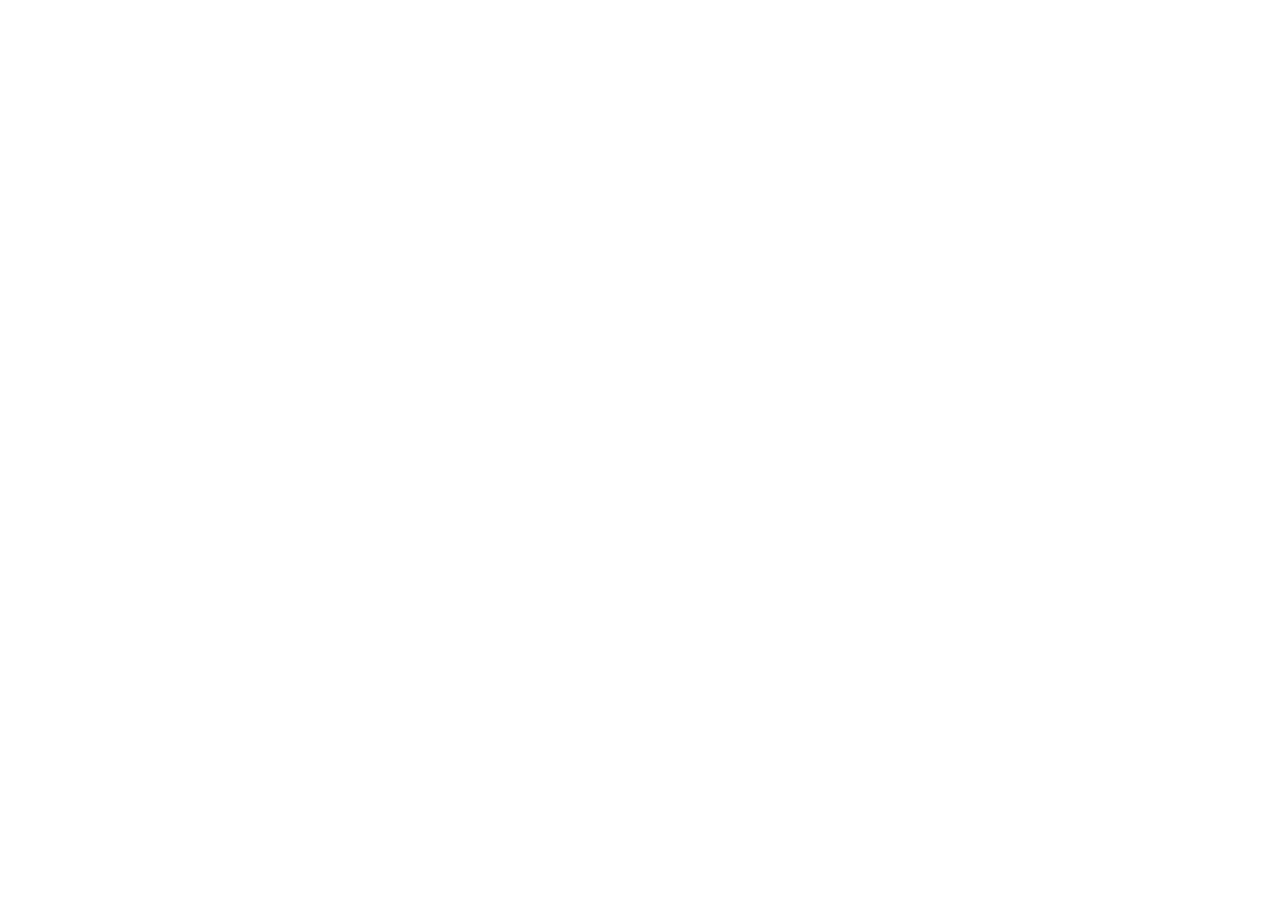
==== index.html @ c00e9ae4 "Init : création du dépôt, arborescence des fichiers et structure HTML de base" ====
<!DOCTYPE html>
<html lang="en">
    <head>
        <meta charset="UTF-8">
        <meta name="viewport" content="width=device-width, initial-scale=1.0">
        <title>AfriConnectSummit - Accueil</title>
        <!-- BOOTSTRAP-ICONS -->
        <link rel="stylesheet" href="https://cdn.jsdelivr.net/npm/bootstrap-icons@1.11.3/font/bootstrap-icons.min.css">
        <!-- GOOGLE FONTS -->
        <link rel="preconnect" href="https://fonts.googleapis.com">
        <link rel="preconnect" href="https://fonts.gstatic.com" crossorigin>
        <link href="https://fonts.googleapis.com/css2?family=Poppins:wght@300;400;500;600;700&family=Inter:wght@300;400;500;600&display=swap" rel="stylesheet">
        <!-- CSS -->
        <link rel="stylesheet" href="css/style.css">
    </head>
    <body>

        <script src="js/main.js"></script>

    </body>

</html>
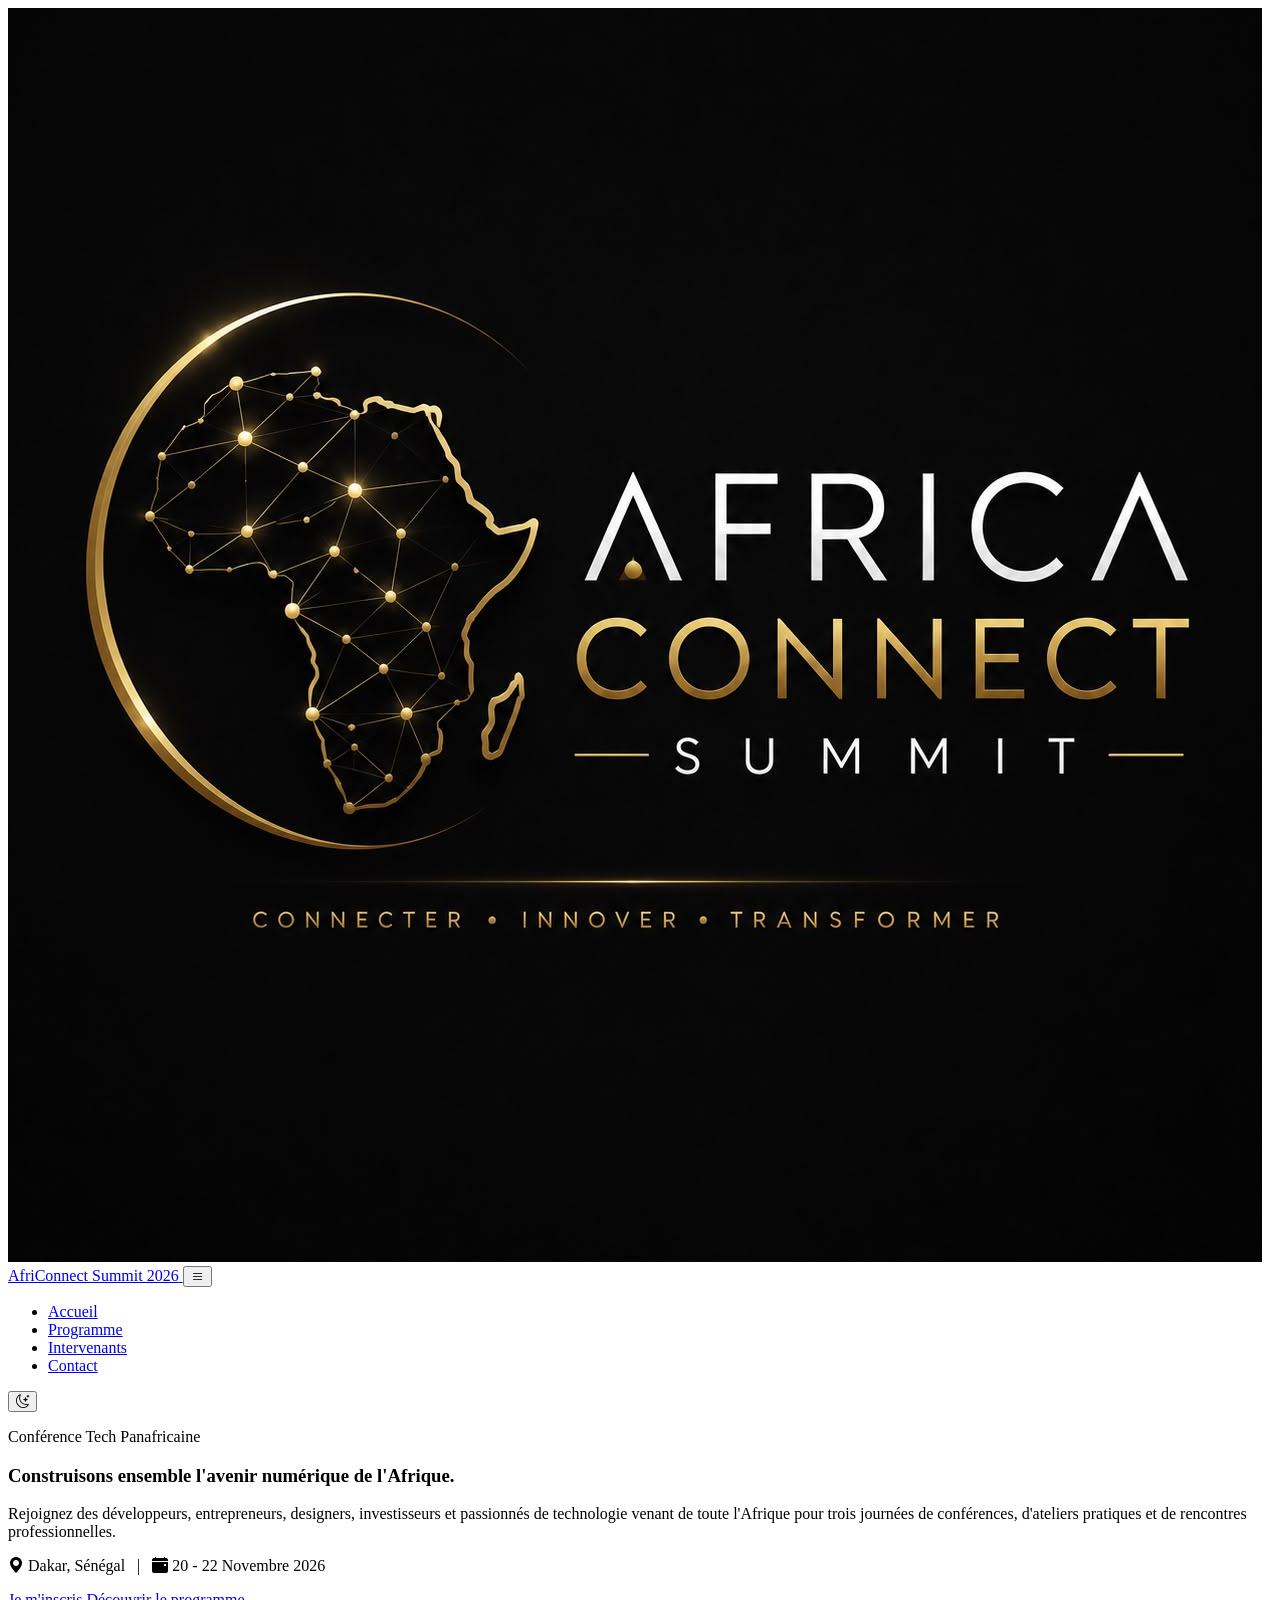
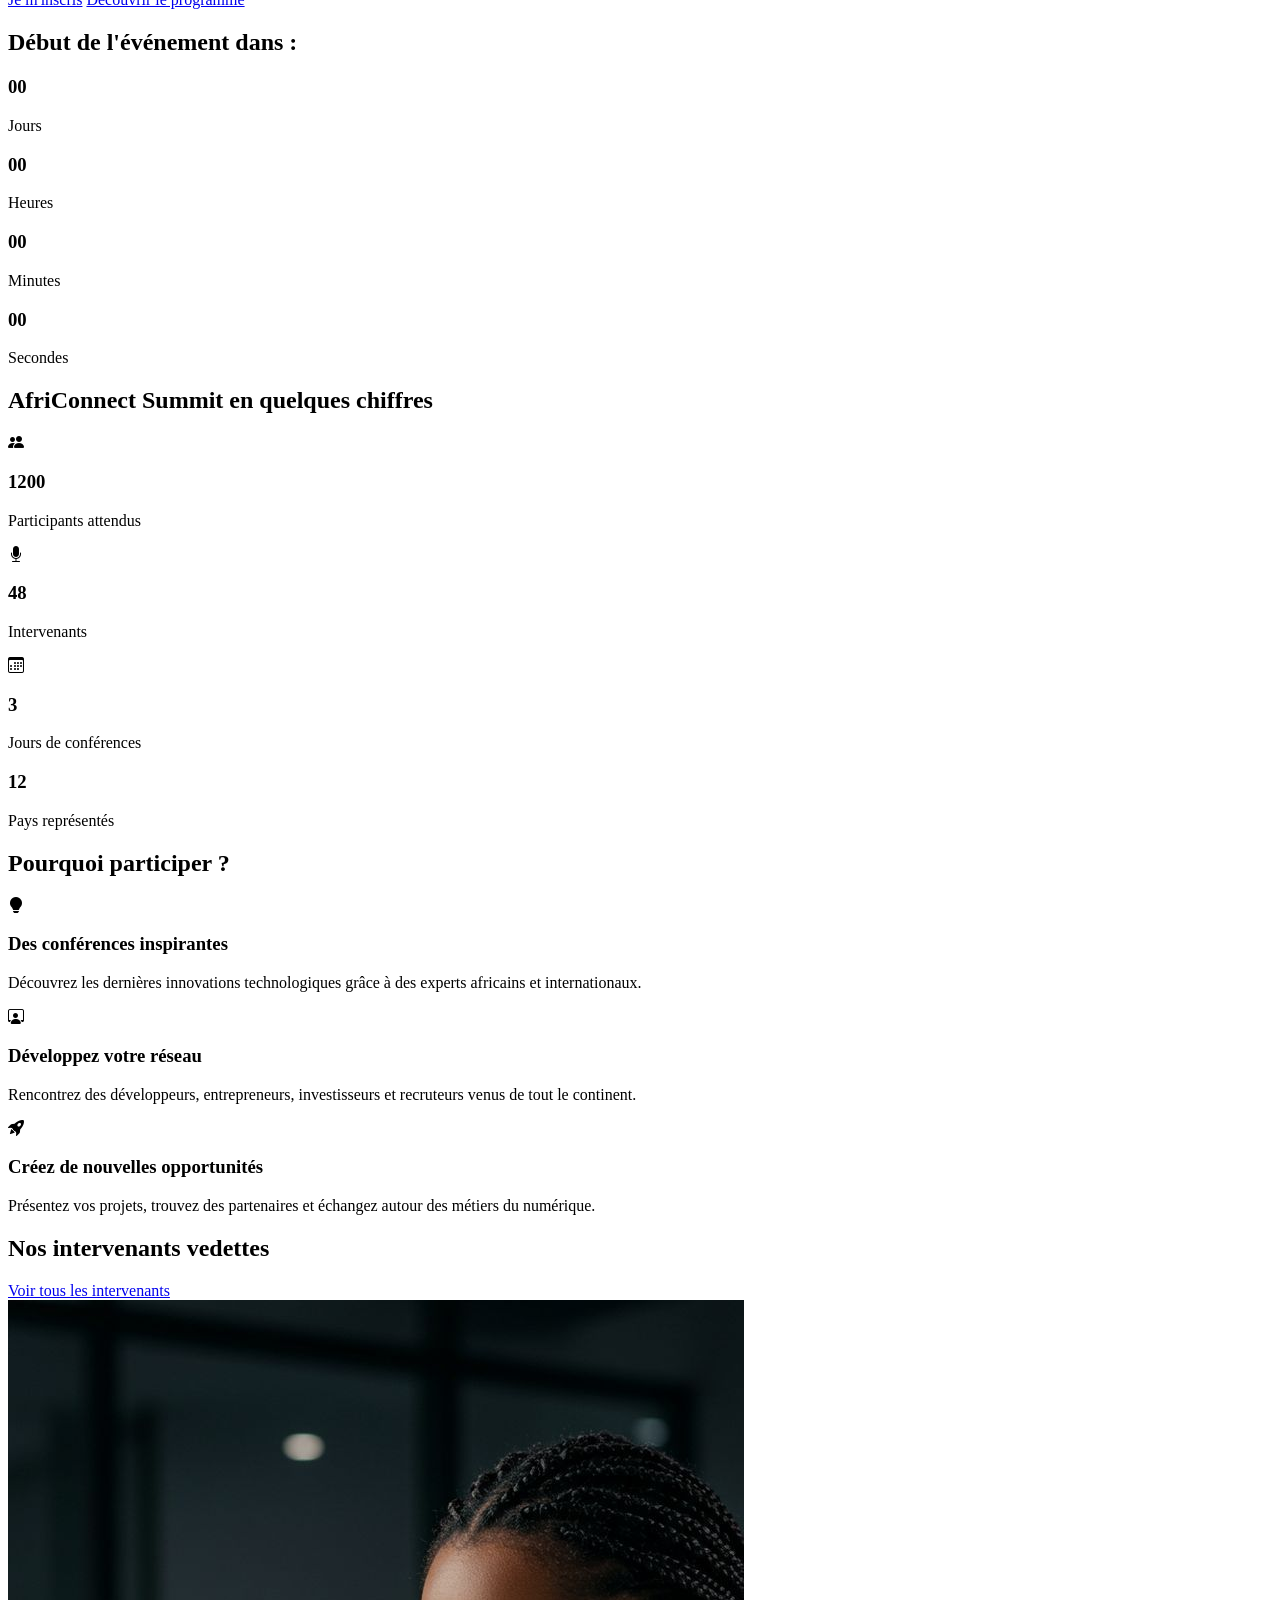
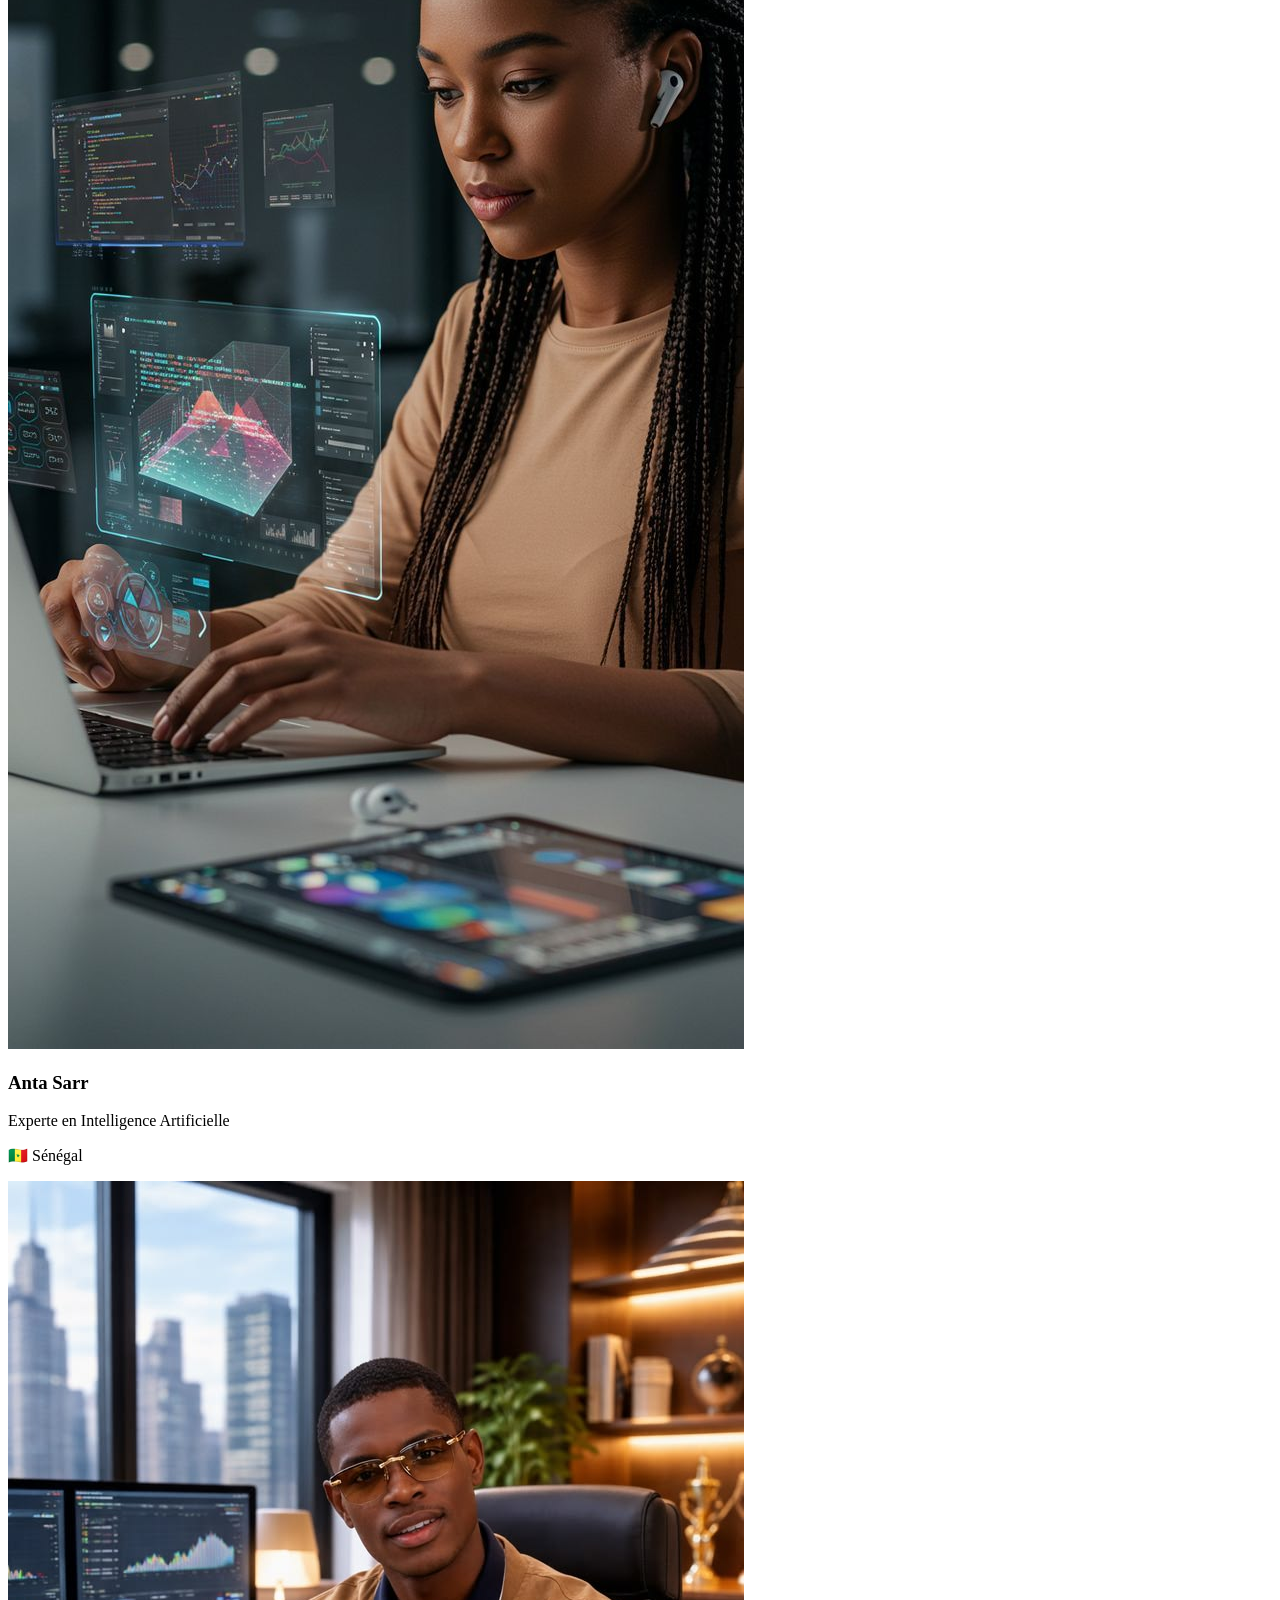
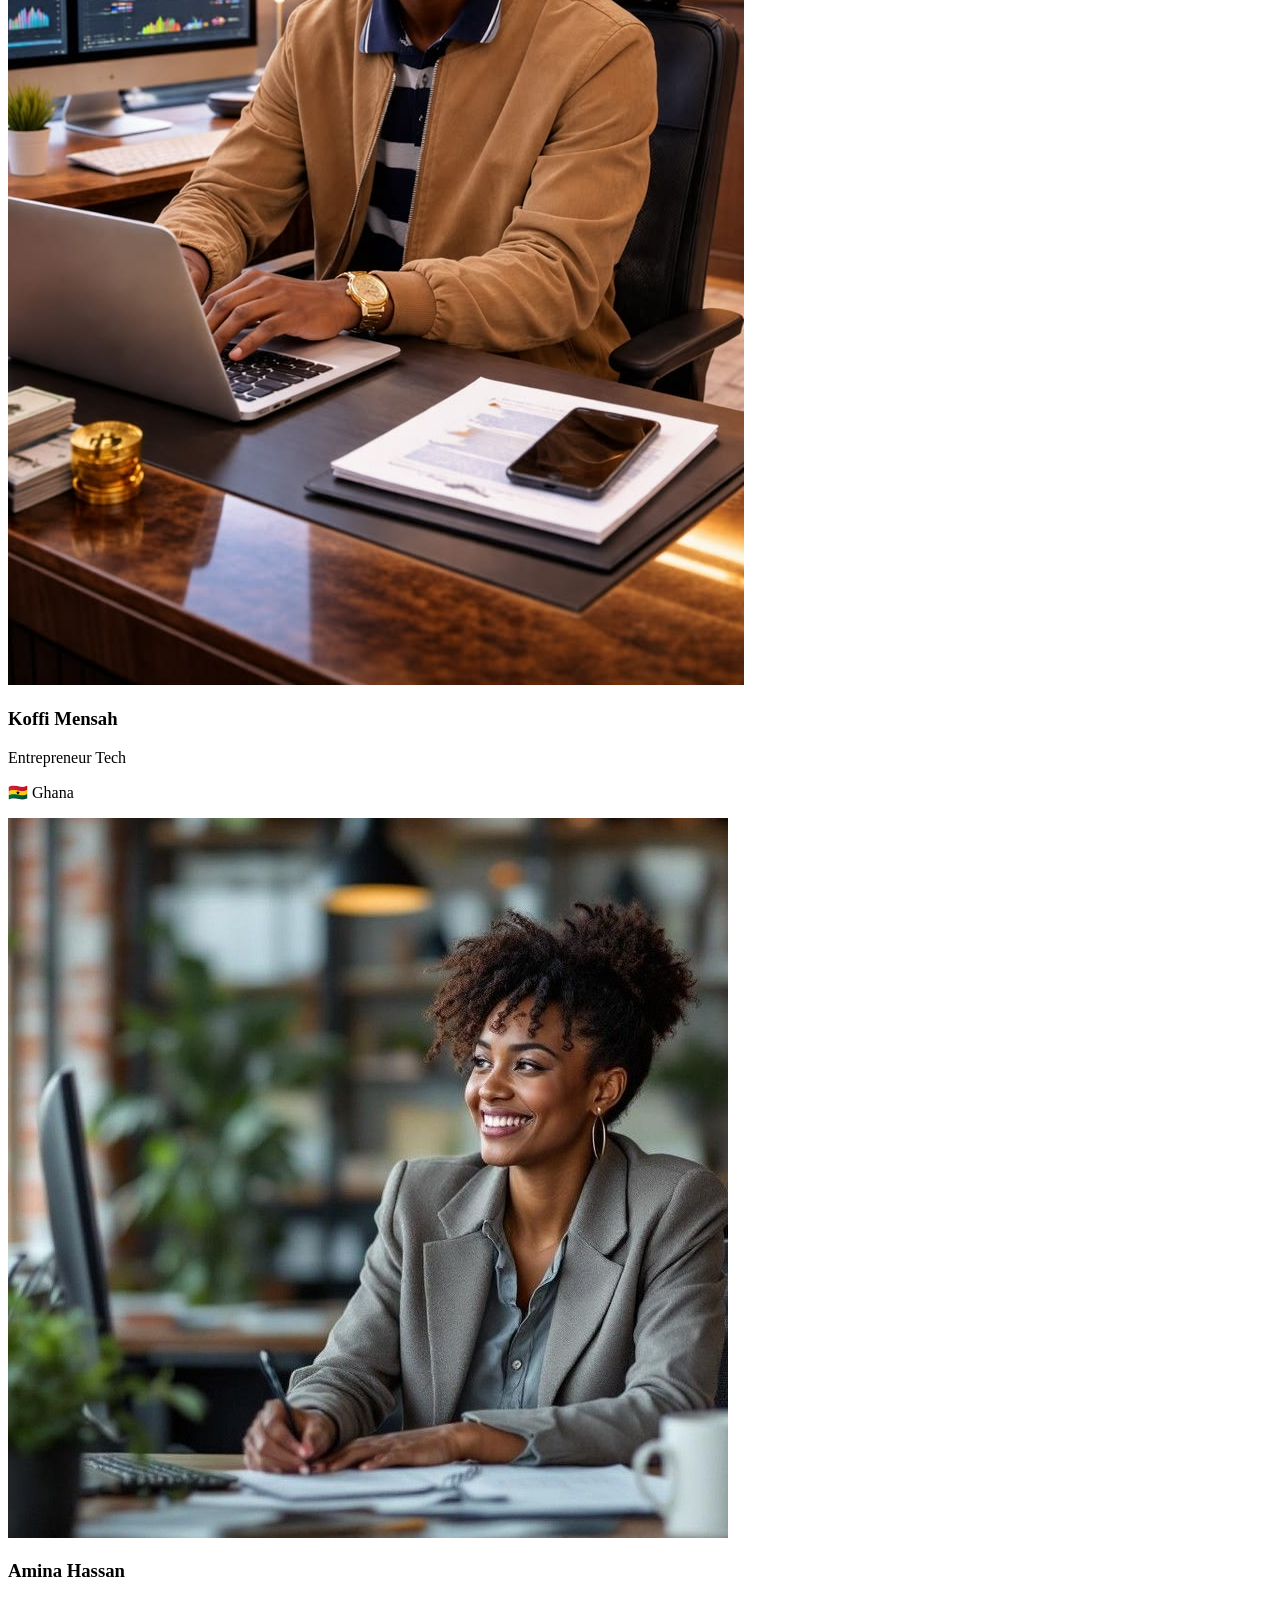
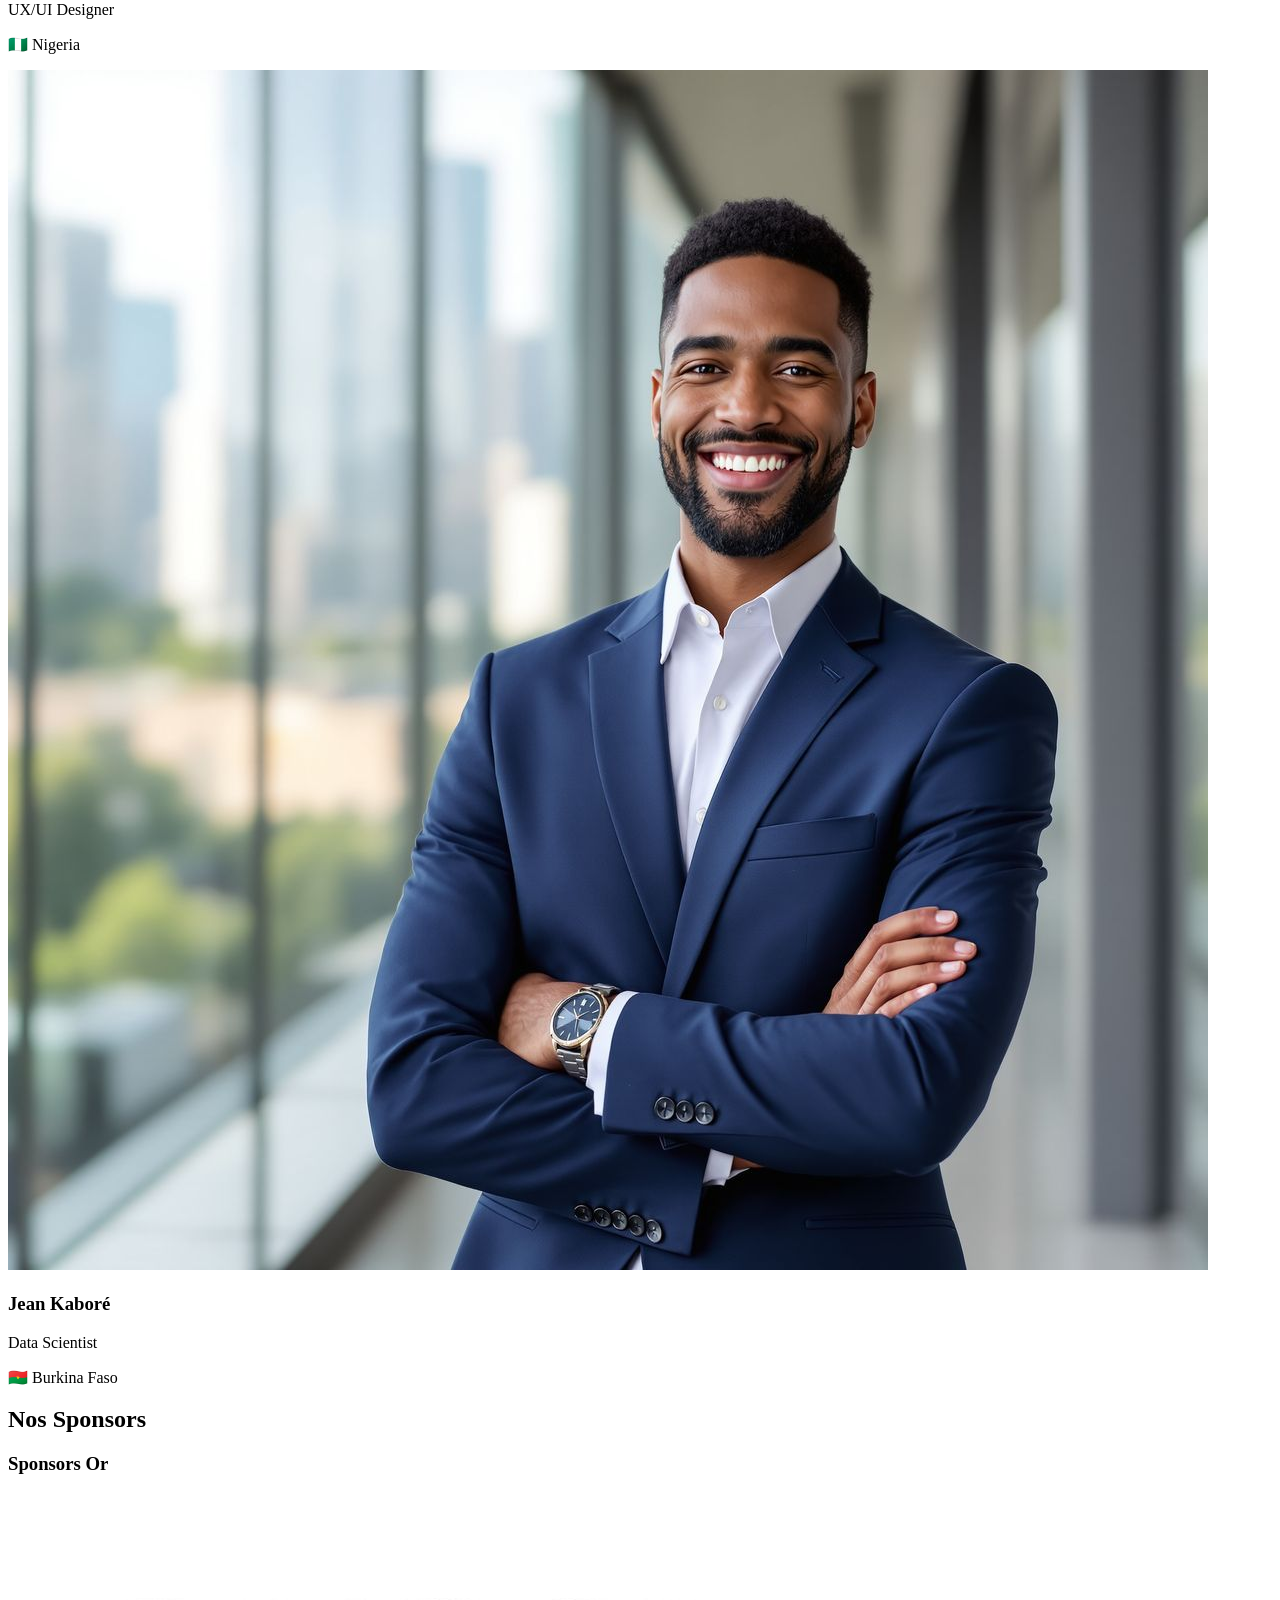
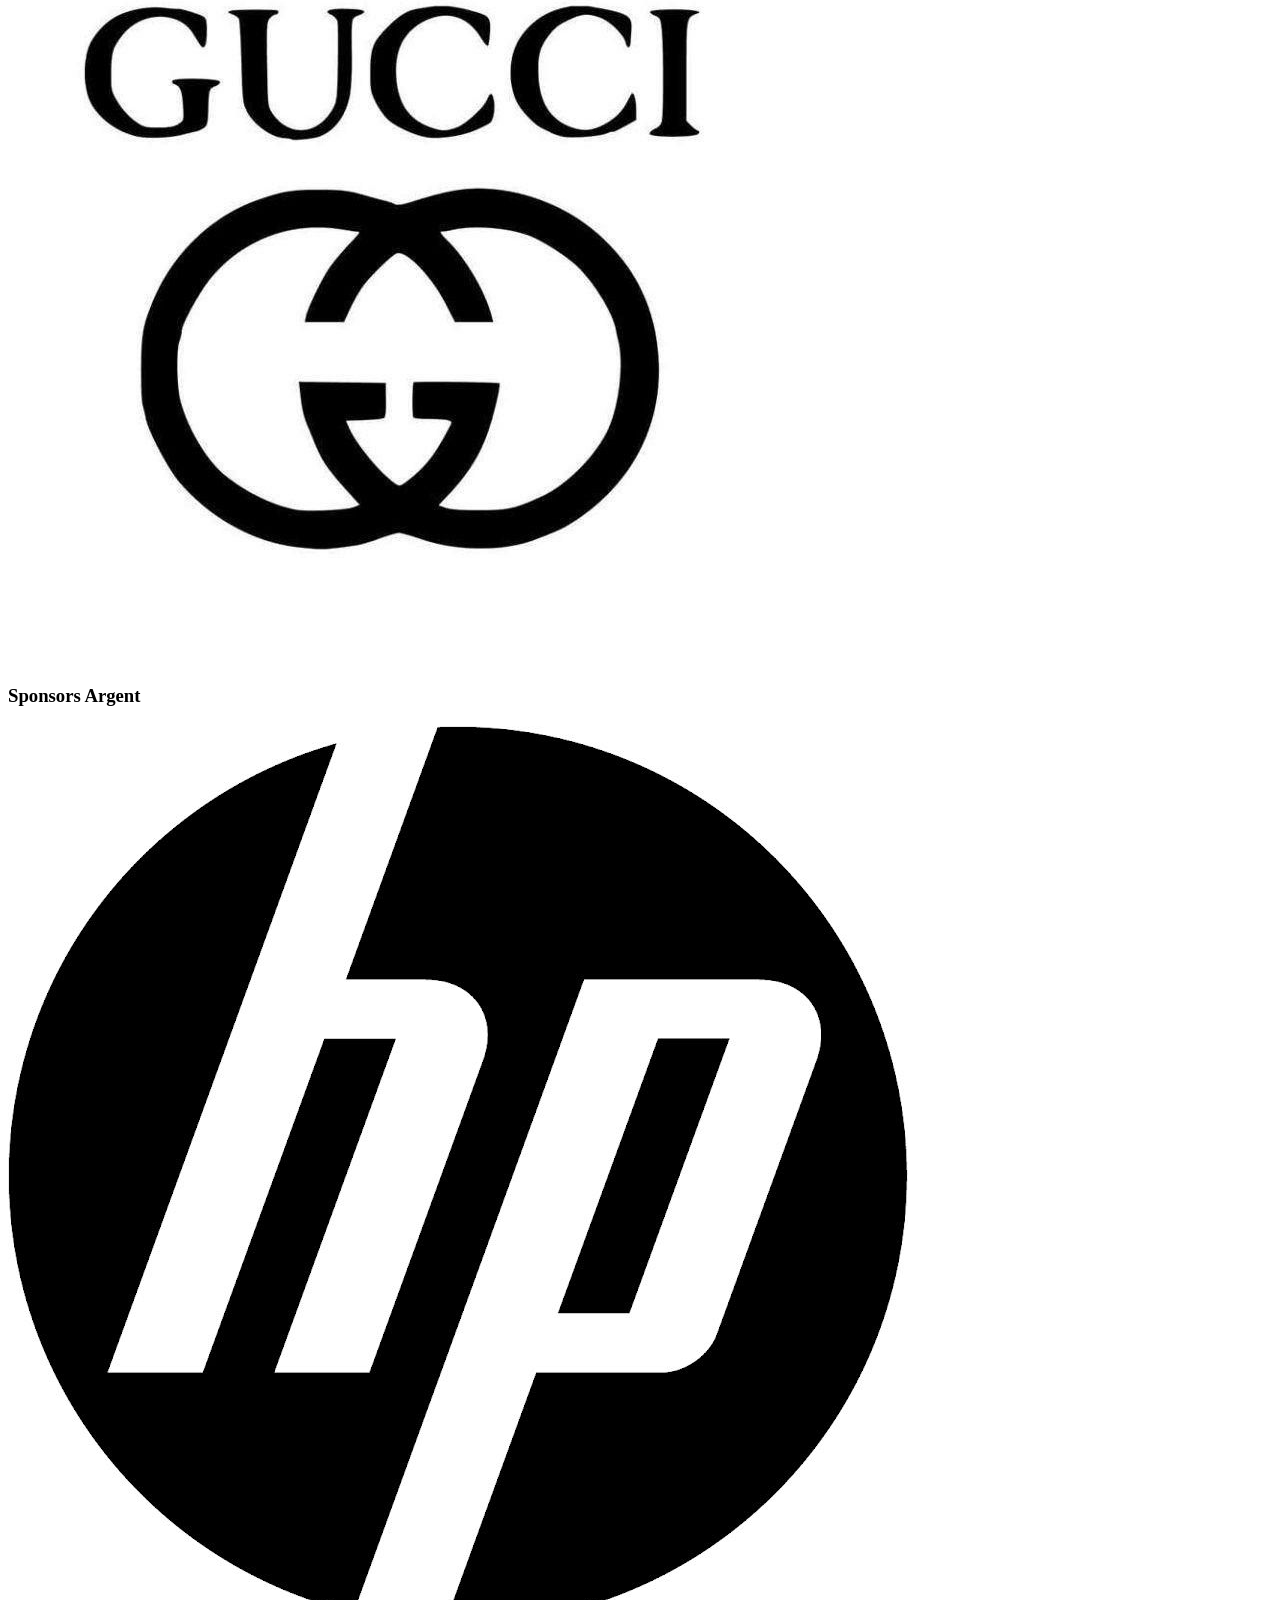
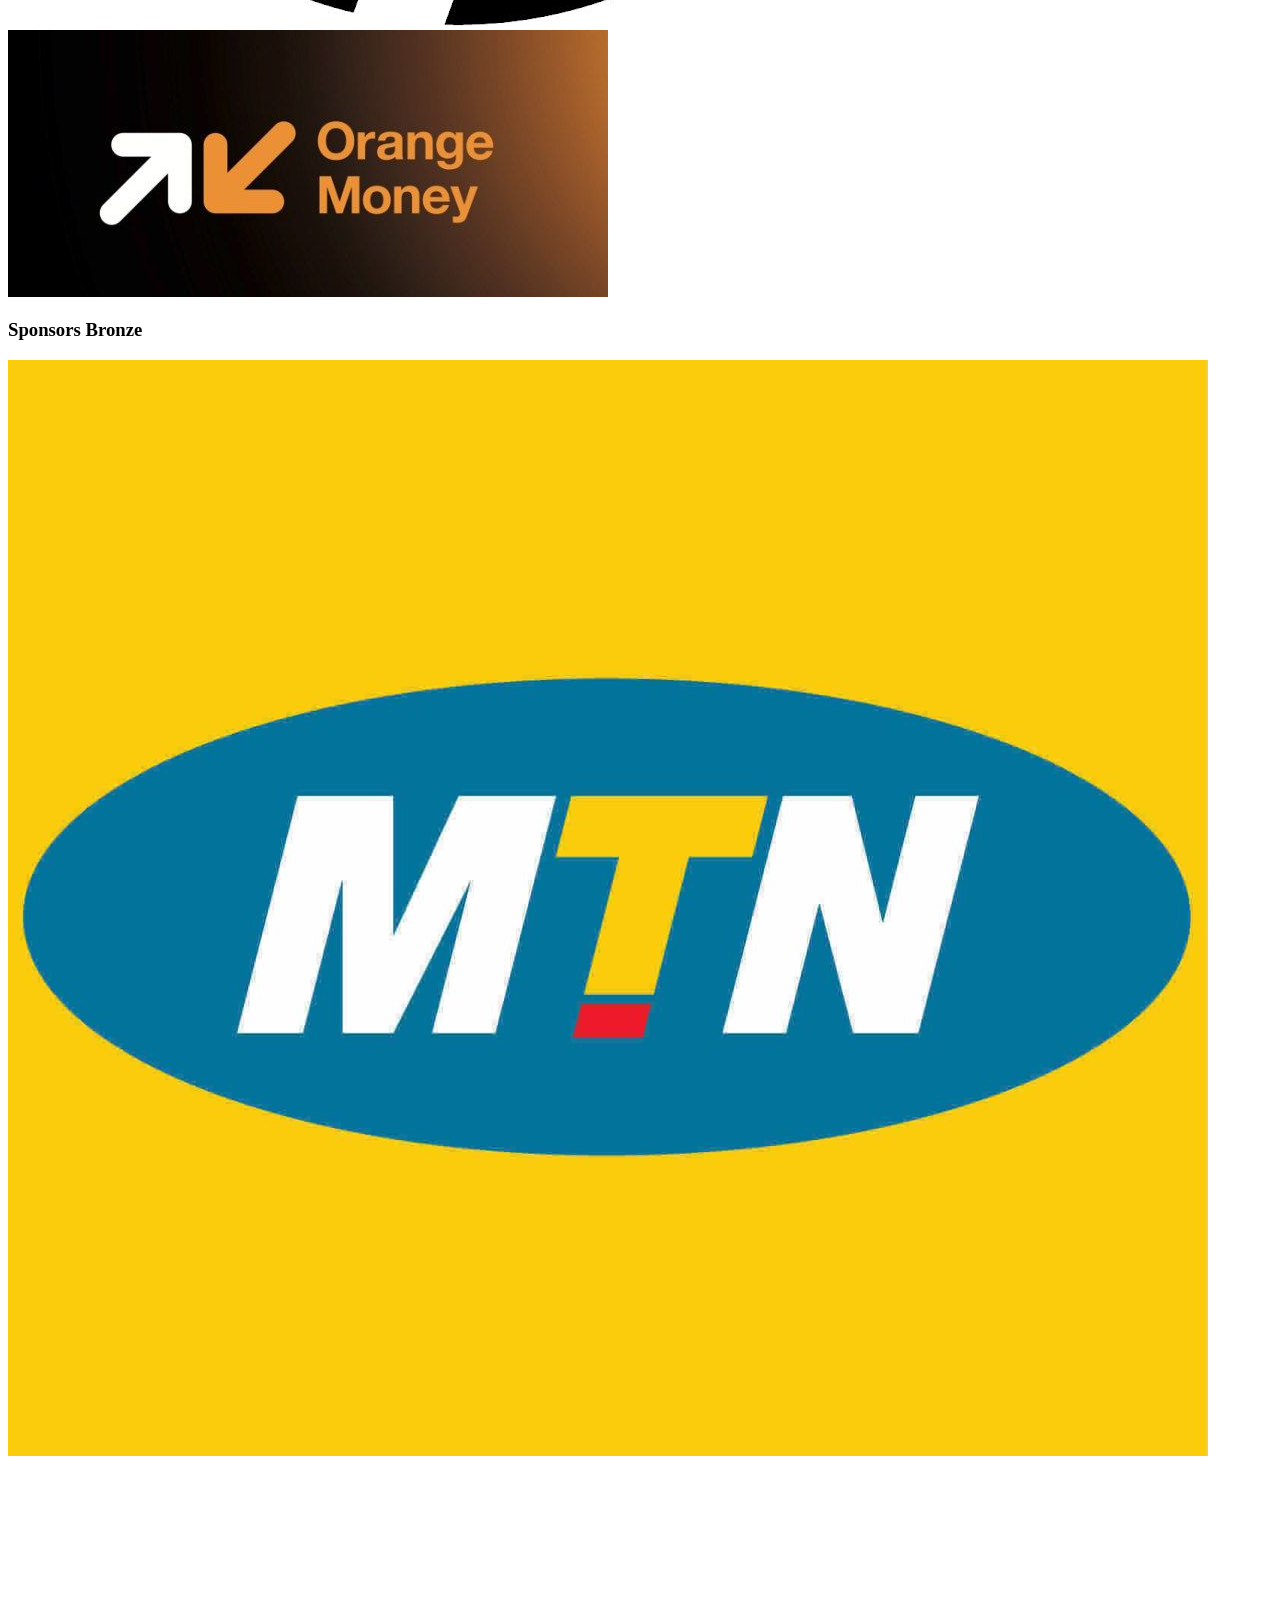
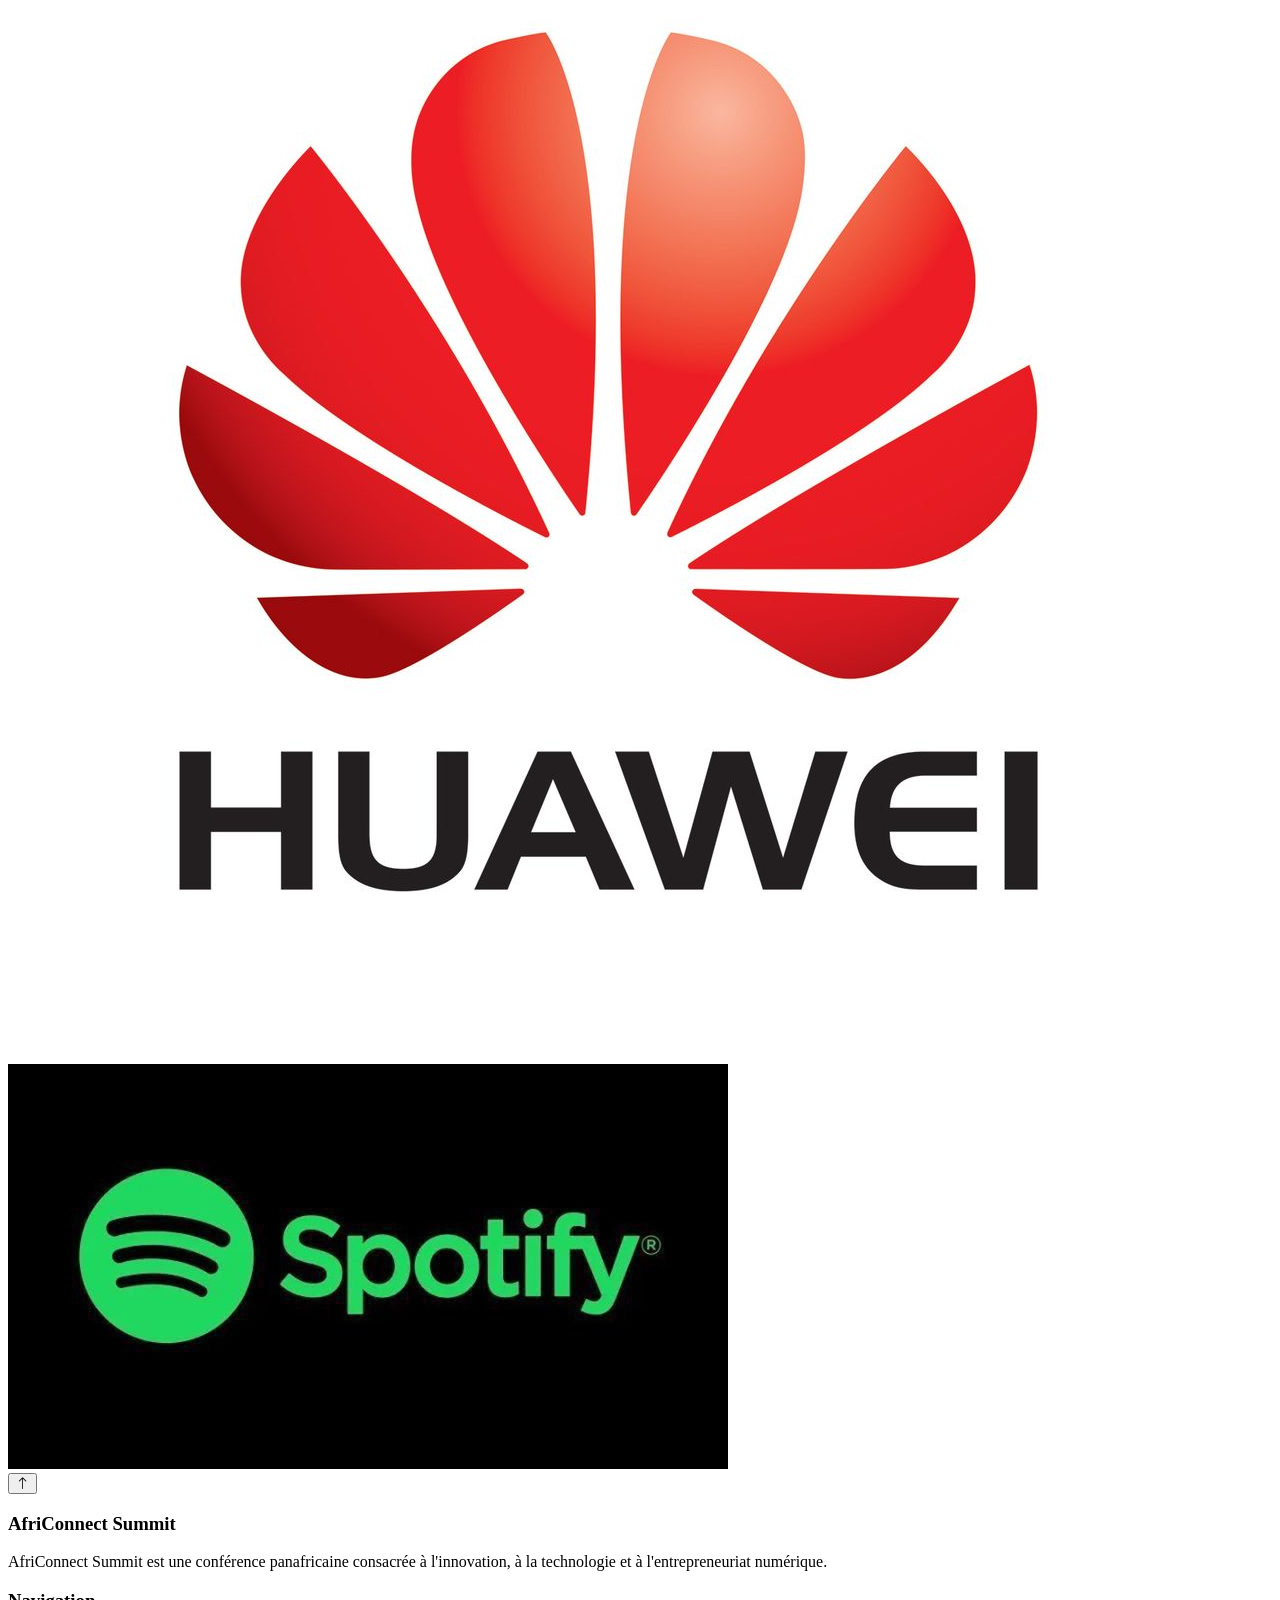
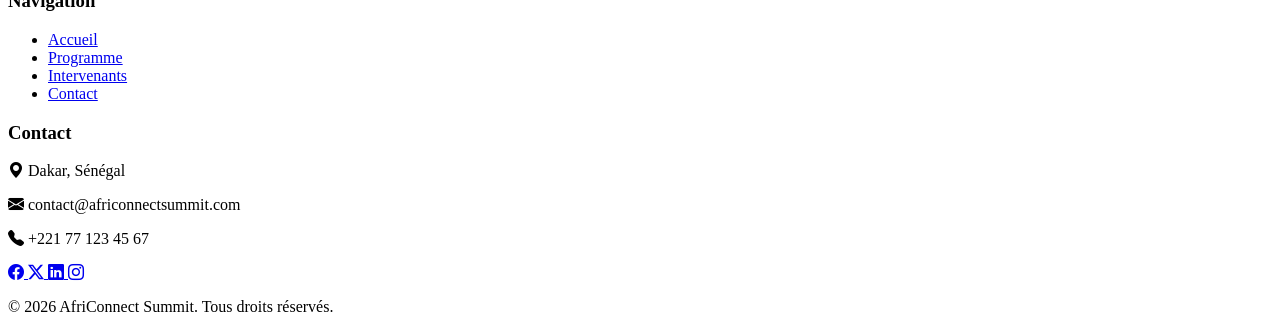
==== commit 6365329a: "HTML : structure complète des 4 pages avec sections et contenu texte" ====
--- a/index.html
+++ b/index.html
@@ -15,6 +15,546 @@
     </head>
     <body>
 
+            <!-- HEADER -->
+        <header>
+
+            <nav class="navbar">
+
+                <div class="container">
+
+                    <a href="index.html" class="logo">
+                        <img src="images/logonavbar.jpeg" alt="Logo AfriConnect Summit">
+                        <span>AfriConnect Summit 2026</span>
+                    </a>
+
+                    <button class="menu-toggle" id="menu-toggle" aria-label="Ouvrir le menu">
+                        <i class="bi bi-list"></i>
+                    </button>
+
+                    <ul class="nav-links">
+
+                        <li>
+                            <a href="index.html">Accueil</a>
+                        </li>
+
+                        <li>
+                            <a href="programme.html">Programme</a>
+                        </li>
+
+                        <li>
+                            <a href="intervenants.html">Intervenants</a>
+                        </li>
+
+                        <li>
+                           <a href="contact.html">Contact</a>
+                        </li>
+
+                    </ul>
+
+                    <button id="theme-toggle" aria-label="Changer le thème">
+                        <i class="bi bi-moon-stars"></i>
+                    </button>
+
+                </div>
+
+            </nav>
+
+    </header>
+
+    <!-- CONTENU PRINCIPAL -->
+    <main>
+
+        <!-- SECTION HERO -->
+
+        <section class="hero">
+
+            <div class="container hero-content">
+
+                <article class="hero-text">
+
+                    <p class="event-tag">Conférence Tech Panafricaine</p>
+
+                    <h1>Construisons ensemble l'avenir numérique de l'Afrique.</h1>
+
+                    <p class="hero-description">
+
+                        Rejoignez des développeurs, entrepreneurs, designers,
+                        investisseurs et passionnés de technologie venant de
+                        toute l'Afrique pour trois journées de conférences,
+                        d'ateliers pratiques et de rencontres professionnelles.
+
+                    </p>
+
+                    <p class="event-info">
+                        <i class="bi bi-geo-alt-fill"></i>
+
+                        Dakar, Sénégal
+
+                        &nbsp; | &nbsp;
+
+                        <i class="bi bi-calendar-event-fill"></i>
+
+                        20 - 22 Novembre 2026
+
+                    </p>
+
+                    <div class="hero-buttons">
+
+                        <a href="contact.html" class="btn btn-primary">Je m'inscris</a>
+
+                        <a href="programme.html" class="btn btn-secondary">Découvrir le programme</a>
+
+                    </div>
+
+                </article>
+
+            </div>
+
+            <!-- ================= COMPTE À REBOURS ================= -->
+            <section class="countdown">
+
+                <div class="container">
+
+                    <h2> Début de l'événement dans : </h2>
+
+                    <div class="countdown-container">
+
+                        <article class="time-box">
+
+                            <h3 id="days"> 00 </h3>
+
+                            <p>Jours</p>
+
+                        </article>
+
+                        <article class="time-box">
+
+                            <h3 id="hours"> 00 </h3>
+
+                            <p>Heures</p>
+
+                        </article>
+
+                        <article class="time-box">
+
+                            <h3 id="minutes"> 00 </h3>
+
+                            <p>Minutes</p>
+
+                        </article>
+
+                        <article class="time-box">
+
+                            <h3 id="seconds"> 00 </h3>
+
+                            <p>Secondes</p>
+
+                        </article>
+
+                    </div>
+
+                </div>
+
+            </section>
+
+        </section>
+
+                <!-- ================= CHIFFRES CLÉS ================= -->
+
+        <section class="stats">
+
+            <div class="container">
+
+                <h2 class="section-title"> AfriConnect Summit en quelques chiffres </h2>
+
+                <div class="stats-grid">
+
+                    <article class="stat-card">
+
+                        <i class="bi bi-people-fill"></i>
+
+                        <h3 id="participants-count">1200</h3>
+
+                        <p>Participants attendus</p>
+
+                    </article>
+
+                    <article class="stat-card">
+
+                        <i class="bi bi-mic-fill"></i>
+
+                        <h3 id="speakers-count">48</h3>
+
+                        <p>Intervenants</p>
+
+                    </article>
+
+                    <article class="stat-card">
+
+                        <i class="bi bi-calendar3"></i>
+
+                        <h3 id="days-count">3</h3>
+
+                        <p>Jours de conférences</p>
+
+                    </article>
+
+                    <article class="stat-card">
+
+                        <i class="bi bi-globe-africa"></i>
+
+                        <h3 id="countries-count">12</h3>
+
+                        <p>Pays représentés</p>
+
+                    </article>
+
+                </div>
+
+            </div>
+
+        </section>
+
+
+        <!-- ================= POURQUOI PARTICIPER ================= -->
+
+        <section class="features">
+
+            <div class="container">
+
+                <h2 class="section-title"> Pourquoi participer ? </h2>
+
+                <div class="features-grid">
+
+                    <article class="feature-card">
+
+                        <i class="bi bi-lightbulb-fill"></i>
+
+                        <h3>Des conférences inspirantes</h3>
+
+                        <p>
+
+                            Découvrez les dernières innovations technologiques
+                            grâce à des experts africains et internationaux.
+
+                        </p>
+
+                    </article>
+
+                    <article class="feature-card">
+
+                        <i class="bi bi-person-workspace"></i>
+
+                        <h3>Développez votre réseau</h3>
+
+                        <p>
+
+                            Rencontrez des développeurs, entrepreneurs,
+                            investisseurs et recruteurs venus de tout le
+                            continent.
+
+                        </p>
+
+                    </article>
+
+                    <article class="feature-card">
+
+                        <i class="bi bi-rocket-takeoff-fill"></i>
+
+                        <h3>Créez de nouvelles opportunités</h3>
+
+                        <p>
+
+                            Présentez vos projets, trouvez des partenaires
+                            et échangez autour des métiers du numérique.
+
+                        </p>
+
+                    </article>
+
+                </div>
+
+            </div>
+
+        </section>
+
+
+        <!-- ================= INTERVENANTS VEDETTES ================= -->
+
+        <section class="featured-speakers">
+
+            <div class="container">
+
+                <div class="section-header">
+
+                    <h2 class="section-title"> Nos intervenants vedettes </h2>
+
+                    <a href="intervenants.html" class="btn btn-primary"> Voir tous les intervenants </a>
+
+                </div>
+
+                <div class="speakers-grid">
+
+                    <article class="speaker-card">
+
+                        <img src="images/intervenant1.jpg" alt="Photo de Anta Sarr">
+
+                        <h3>Anta Sarr</h3>
+
+                        <p class="speaker-job"> Experte en Intelligence Artificielle </p>
+
+                        <p class="speaker-country">  🇸🇳 Sénégal </p>
+
+                    </article>
+
+                    <article class="speaker-card">
+
+                        <img src="images/intervenant2.jpg" alt="Photo de Koffi Mensah">
+
+                        <h3>Koffi Mensah</h3>
+
+                        <p class="speaker-job"> Entrepreneur Tech </p>
+
+                        <p class="speaker-country">  🇬🇭 Ghana </p>
+
+                    </article>
+
+                    <article class="speaker-card">
+
+                        <img src="images/intervenant3.jpg"  alt="Photo de Amina Hassan">
+
+                        <h3>Amina Hassan</h3>
+
+                        <p class="speaker-job"> UX/UI Designer </p>
+
+                        <p class="speaker-country"> 🇳🇬 Nigeria </p>
+
+                    </article>
+
+                    <article class="speaker-card">
+                        <img src="images/intervenant4.jpg" alt="Photo de Jean Kabore">
+
+                        <h3>Jean Kaboré</h3>
+
+                        <p class="speaker-job"> Data Scientist </p>
+
+                        <p class="speaker-country"> 🇧🇫 Burkina Faso </p>
+
+                    </article>
+
+                </div>
+
+            </div>
+
+        </section>
+
+                <!-- ================= SPONSORS ================= -->
+
+        <section class="sponsors">
+
+            <div class="container">
+
+                <h2 class="section-title"> Nos Sponsors </h2>
+
+                <!-- Sponsors Or -->
+                <section class="sponsor-level">
+
+                    <h3>Sponsors Or</h3>
+
+                    <div class="sponsor-grid">
+
+                        <article class="sponsor-card gold">
+
+                            <img src="images/spons'or.jpg" alt="Logo Sponsor Or">
+
+                        </article>
+
+                    </div>
+
+                </section>
+
+                <!-- Sponsors Argent -->
+                <section class="sponsor-level">
+
+                    <h3>Sponsors Argent</h3>
+
+                    <div class="sponsor-grid">
+
+                        <article class="sponsor-card silver">
+
+                            <img src="images/sponsor'argent1.jpg" alt="Logo Sponsor Argent">
+
+                        </article>
+
+                        <article class="sponsor-card silver">
+
+                            <img src="images/sponsor'argent2.jpg" alt="Logo Sponsor Argent">
+
+                        </article>
+
+                    </div>
+
+                </section>
+
+                <!-- Sponsors Bronze -->
+                <section class="sponsor-level">
+
+                    <h3>Sponsors Bronze</h3>
+
+                    <div class="sponsor-grid">
+
+                        <article class="sponsor-card bronze">
+
+                            <img src="images/sponsor'bronze1.jpg" alt="Logo Sponsor Bronze">
+
+                        </article>
+
+                        <article class="sponsor-card bronze">
+
+                            <img src="images/sponsor'bronze2.jpg" alt="Logo Sponsor Bronze">
+
+                        </article>
+
+                        <article class="sponsor-card bronze">
+
+                            <img src="images/sponsor'bronze3.jpg" alt="Logo Sponsor Bronze">
+
+                        </article>
+
+                    </div>
+
+                </section>
+
+            </div>
+
+        </section>
+
+    </main>
+
+
+    <!-- ================= BOUTON RETOUR EN HAUT ================= -->
+
+        <button id="backToTop" aria-label="Retour en haut">
+
+            <i class="bi bi-arrow-up"></i>
+
+        </button>
+
+
+    <!-- ================= FOOTER ================= -->
+
+        <footer>
+
+            <div class="container footer-content">
+
+            <!-- Colonne 1 -->
+
+                <section class="footer-column">
+
+                    <h3>AfriConnect Summit</h3>
+
+                    <p>
+
+                        AfriConnect Summit est une conférence panafricaine
+                        consacrée à l'innovation, à la technologie et à
+                        l'entrepreneuriat numérique.
+
+                    </p>
+
+                </section>
+
+            <!-- Colonne 2 -->
+
+                <section class="footer-column">
+
+                    <h3>Navigation</h3>
+
+                    <ul>
+
+                        <li><a href="index.html">Accueil</a></li>
+
+                        <li><a href="programme.html">Programme</a></li>
+
+                        <li><a href="intervenants.html">Intervenants</a></li>
+
+                        <li><a href="contact.html">Contact</a></li>
+
+                    </ul>
+
+                </section>
+
+            <!-- Colonne 3 -->
+
+                <section class="footer-column">
+
+                    <h3>Contact</h3>
+
+                    <p>
+                      <i class="bi bi-geo-alt-fill"></i>
+                        Dakar, Sénégal
+                    </p>
+
+                    <p>
+                        <i class="bi bi-envelope-fill"></i>
+                        contact@africonnectsummit.com
+                    </p>
+
+                    <p>
+                        <i class="bi bi-telephone-fill"></i>
+                         +221 77 123 45 67
+                    </p>
+
+                </section>
+
+            </div>
+
+
+        <!-- Réseaux sociaux -->
+
+            <div class="social-links">
+
+                <a href="#" aria-label="Facebook">
+
+                    <i class="bi bi-facebook"></i>
+
+                </a>
+
+                <a href="#" aria-label="Twitter">
+
+                    <i class="bi bi-twitter-x"></i>
+
+                </a>
+
+                <a href="#" aria-label="LinkedIn">
+
+                    <i class="bi bi-linkedin"></i>
+
+                </a>
+
+                    <a href="#" aria-label="Instagram">
+
+                    <i class="bi bi-instagram"></i>
+
+                </a>
+
+            </div>
+
+
+        <!-- Copyright -->
+
+            <div class="footer-bottom">
+
+                <p> &copy; <span id="currentYear"> 2026 </span>
+
+                    AfriConnect Summit.
+                    Tous droits réservés.
+
+                </p>
+
+            </div>
+
+        </footer>
+
         <script src="js/main.js"></script>
 
     </body>
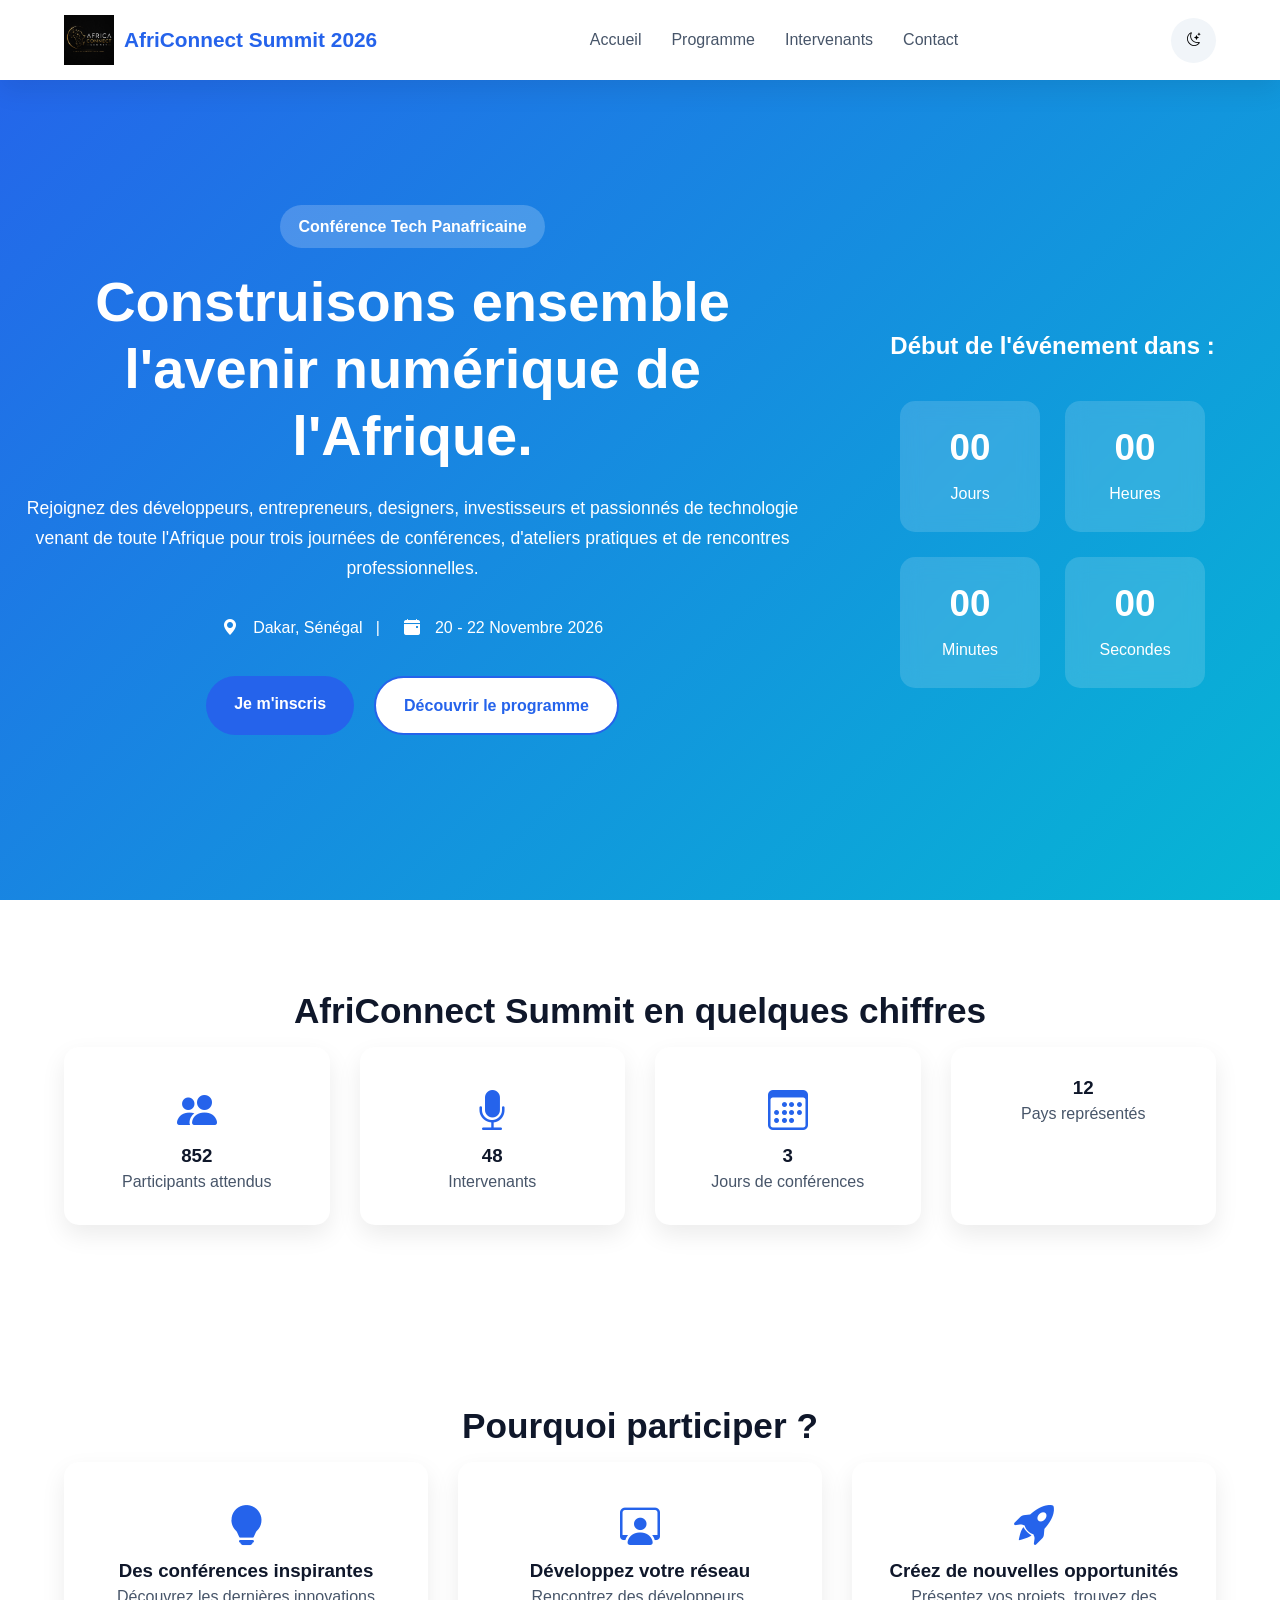
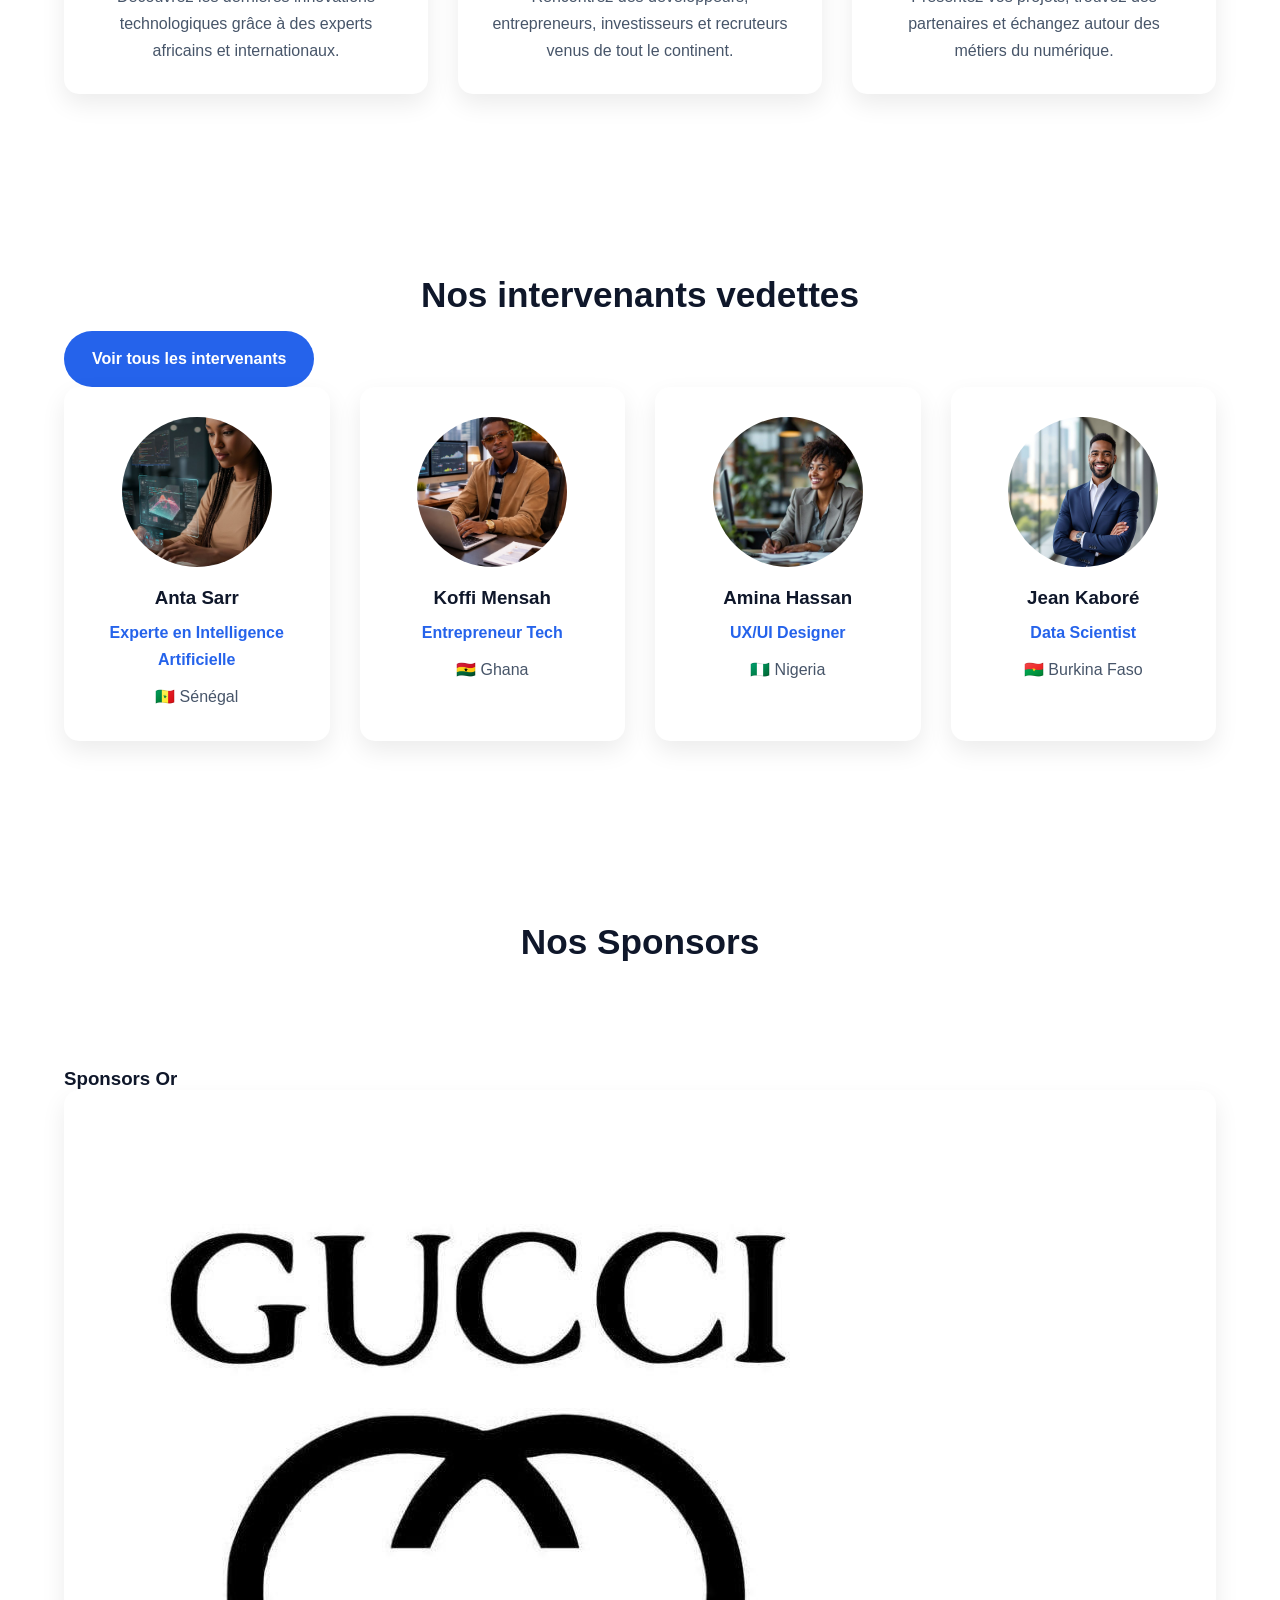
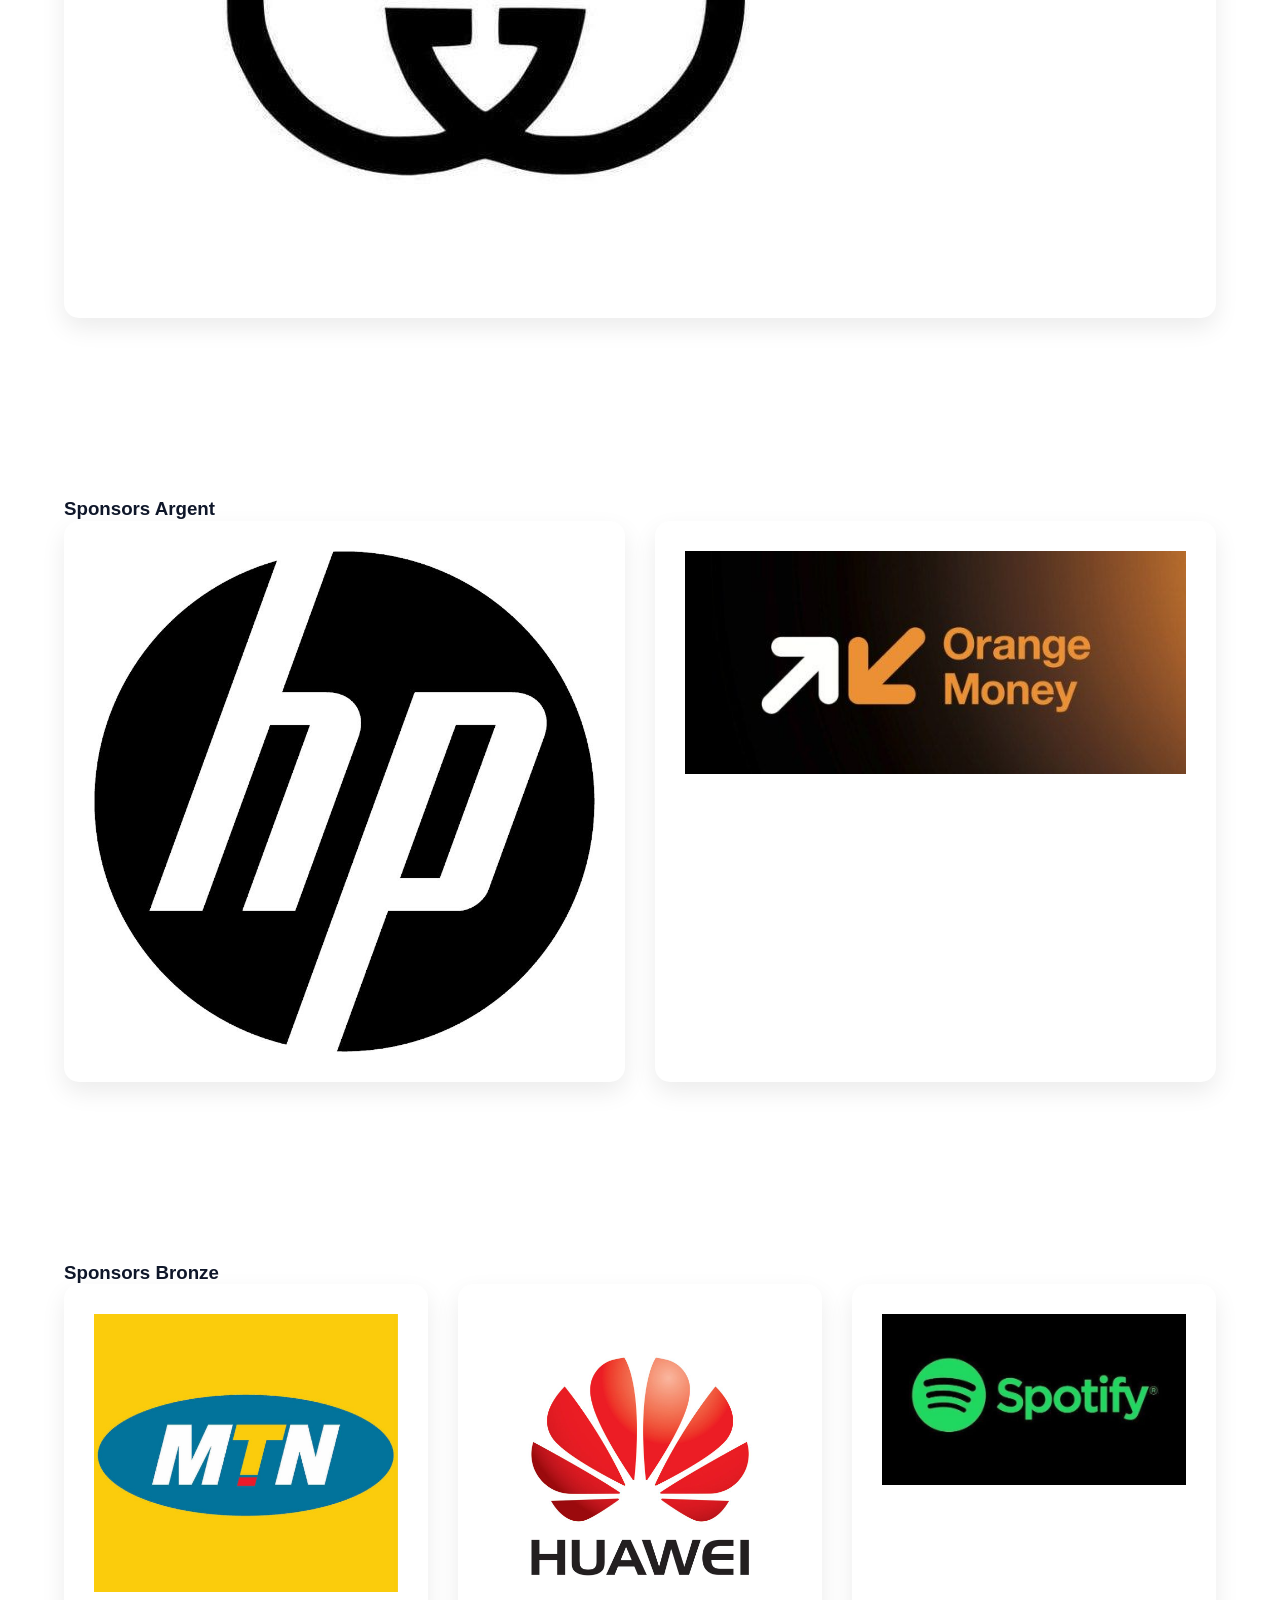
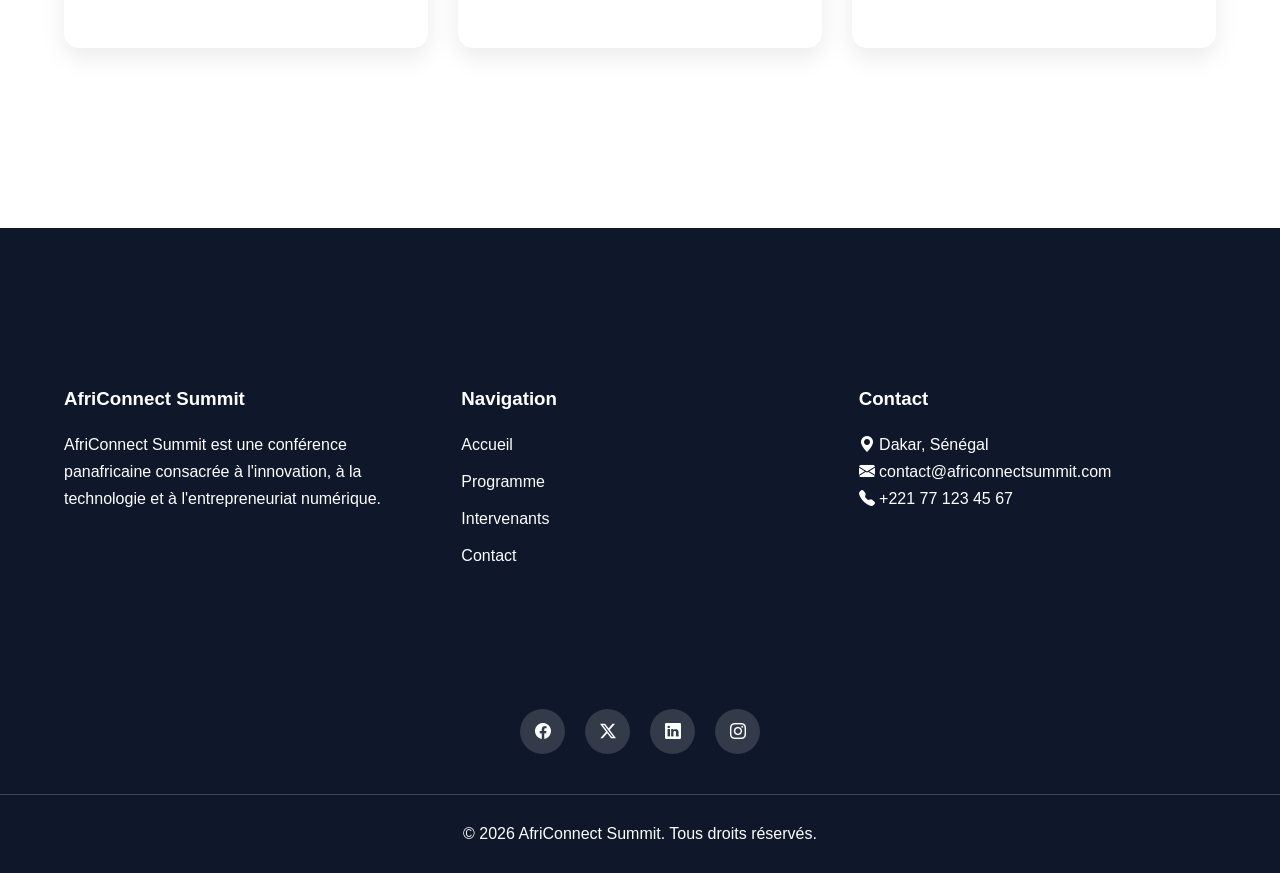
==== commit 6a3c307e: "JavaScript : compteurs animés, onglets du programme et filtrage des intervenants" ====
--- a/index.html
+++ b/index.html
@@ -15,7 +15,7 @@
     </head>
     <body>
 
-            <!-- HEADER -->
+            <!-- ================ HEADER ===================== -->
         <header>
 
             <nav class="navbar">
@@ -61,10 +61,10 @@
 
     </header>
 
-    <!-- CONTENU PRINCIPAL -->
+    <!-- =================== CONTENU PRINCIPAL ================ -->
     <main>
 
-        <!-- SECTION HERO -->
+        <!-- ============== SECTION HERO ===================== -->
 
         <section class="hero">
 
@@ -173,7 +173,7 @@
 
                         <i class="bi bi-people-fill"></i>
 
-                        <h3 id="participants-count">1200</h3>
+                        <h3 class="counter" id="participants-count" data-target="1200">0</h3>
 
                         <p>Participants attendus</p>
 
@@ -183,7 +183,7 @@
 
                         <i class="bi bi-mic-fill"></i>
 
-                        <h3 id="speakers-count">48</h3>
+                        <h3 class="counter" id="speakers-count" data-target="48">0</h3>
 
                         <p>Intervenants</p>
 
@@ -193,7 +193,7 @@
 
                         <i class="bi bi-calendar3"></i>
 
-                        <h3 id="days-count">3</h3>
+                        <h3 class="counter" id="days-count" data-target="3">0</h3>
 
                         <p>Jours de conférences</p>
 
@@ -203,7 +203,7 @@
 
                         <i class="bi bi-globe-africa"></i>
 
-                        <h3 id="countries-count">12</h3>
+                        <h3 class="counter" id="countries-count" data-target="12">0</h3>
 
                         <p>Pays représentés</p>
 
--- a/css/style.css
+++ b/css/style.css
@@ -0,0 +1,1228 @@
+/* VARIABLES CSS
+======================================================= */
+
+:root {
+
+    /* Couleurs */
+
+    --primary-color: #2563eb;
+    --secondary-color: #06b6d4;
+    --accent-color: #f97316;
+
+    --dark-color: #0f172a;
+    --light-color: #ffffff;
+
+    --text-color: #475569;
+    --gray-color: #f1f5f9;
+
+    /* Dégradé */
+
+    --hero-gradient: linear-gradient(135deg,
+            #2563eb,
+            #06b6d4);
+
+    /* Typographie */
+
+    --title-font: "Outfit", sans-serif;
+    --text-font: "Inter", sans-serif;
+
+    /* Espacements */
+
+    --section-padding: 90px 0;
+
+    /* Bordures */
+
+    --border-radius: 15px;
+
+    /* Ombres */
+
+    --shadow: 0 10px 25px rgba(0, 0, 0, 0.08);
+
+    /* Transition */
+
+    --transition: all .3s ease;
+
+}
+
+/* RESET
+======================================================= */
+
+* {
+
+    margin: 0;
+    padding: 0;
+    box-sizing: border-box;
+
+}
+
+html {
+
+    scroll-behavior: smooth;
+
+}
+
+body {
+
+    font-family: var(--text-font);
+
+    color: var(--text-color);
+
+    background: var(--light-color);
+
+    line-height: 1.7;
+
+}
+
+img {
+
+    max-width: 100%;
+
+    display: block;
+
+}
+
+ul {
+
+    list-style: none;
+
+}
+
+a {
+
+    text-decoration: none;
+
+    color: inherit;
+
+}
+
+button,
+input,
+textarea,
+select {
+
+    font-family: inherit;
+
+}
+
+/* CONTAINER
+======================================================= */
+
+.container {
+
+    width: 90%;
+
+    max-width: 1200px;
+
+    margin: auto;
+
+}
+
+/* TITRES
+======================================================= */
+
+h1,
+h2,
+h3,
+h4 {
+
+    font-family: var(--title-font);
+
+    color: var(--dark-color);
+
+    line-height: 1.2;
+
+}
+
+.section-title {
+
+    font-size: 2.2rem;
+
+    text-align: center;
+
+    margin-bottom: 15px;
+
+}
+
+.section-description {
+
+    text-align: center;
+
+    max-width: 700px;
+
+    margin: auto;
+
+    margin-bottom: 60px;
+
+}
+
+/* SECTIONS
+======================================================= */
+
+section {
+
+    padding: var(--section-padding);
+
+}
+
+/* BOUTONS
+======================================================= */
+
+.btn {
+
+    display: inline-block;
+
+    padding: 14px 28px;
+
+    border-radius: 50px;
+
+    font-weight: 600;
+
+    transition: var(--transition);
+
+}
+
+.btn-primary {
+
+    background: var(--primary-color);
+
+    color: white;
+
+}
+
+.btn-primary:hover {
+
+    background: var(--accent-color);
+
+    transform: translateY(-3px);
+
+}
+
+.btn-secondary {
+
+    background: white;
+
+    color: var(--primary-color);
+
+    border: 2px solid var(--primary-color);
+
+}
+
+.btn-secondary:hover {
+
+    background: var(--primary-color);
+
+    color: white;
+
+}
+
+/* NAVBAR
+======================================================= */
+
+.navbar{
+
+    position: fixed;
+
+    top: 0;
+
+    left: 0;
+
+    width: 100%;
+
+    background: white;
+
+    box-shadow: var(--shadow);
+
+    z-index: 1000;
+
+}
+
+.navbar.scrolled{
+
+    height: 70px;
+
+    background: rgba(255,255,255,.95);
+
+    backdrop-filter: blur(12px);
+
+    box-shadow: 0 8px 20px rgba(0,0,0,.15);
+
+    transition: var(--transition);
+
+}
+
+.navbar .container{
+
+    display: flex;
+
+    justify-content: space-between;
+
+    align-items: center;
+
+    height: 80px;
+
+}
+
+.logo{
+
+    display: flex;
+
+    align-items: center;
+
+    gap: 10px;
+
+    font-family: var(--title-font);
+
+    font-size: 1.3rem;
+
+    font-weight: 700;
+
+    color: var(--primary-color);
+
+}
+
+.logo img{
+
+    width: 50px;
+
+}
+
+.nav-links{
+
+    display: flex;
+
+    align-items: center;
+
+    gap: 30px;
+
+}
+
+.nav-links a{
+
+    font-weight: 500;
+
+    transition: var(--transition);
+
+}
+
+.nav-links a:hover{
+
+    color: var(--primary-color);
+
+}
+
+.menu-toggle{
+
+    display: none;
+
+    background: none;
+
+    border: none;
+
+    font-size: 2rem;
+
+    cursor: pointer;
+
+}
+
+#theme-toggle{
+
+    background: var(--gray-color);
+
+    border: none;
+
+    width: 45px;
+
+    height: 45px;
+
+    border-radius: 50%;
+
+    cursor: pointer;
+
+    transition: var(--transition);
+
+}
+
+#theme-toggle:hover{
+
+    background: var(--primary-color);
+
+    color: white;
+
+}
+
+/* HERO
+======================================================= */
+
+.hero{
+
+    background: var(--hero-gradient);
+
+    min-height: 100vh;
+
+    display: flex;
+
+    align-items: center;
+
+    color: white;
+
+    padding-top: 130px;
+
+}
+
+.hero-content{
+
+    display: flex;
+
+    flex-direction: column;
+
+    justify-content: center;
+
+    align-items: center;
+
+    text-align: center;
+
+    min-height: 70vh;
+
+}
+
+.hero-text h1{
+
+    color: white;
+
+    font-size: 3.5rem;
+
+    margin-bottom: 25px;
+
+}
+
+.hero-description{
+
+    font-size: 1.1rem;
+
+    margin-bottom: 30px;
+
+}
+
+.event-tag{
+
+    display: inline-block;
+
+    background: rgba(255,255,255,.2);
+
+    padding: 8px 18px;
+
+    border-radius: 50px;
+
+    margin-bottom: 20px;
+
+    font-weight: 600;
+
+}
+
+.event-info{
+
+    display: flex;
+
+    justify-content: center;
+
+    align-items: center;
+
+    gap: 15px;
+
+    flex-wrap: wrap;
+
+    margin-bottom: 35px;
+
+}
+
+.hero-buttons{
+
+    display: flex;
+
+    justify-content: center;
+
+    gap: 20px;
+
+    flex-wrap: wrap;
+
+}
+
+
+/* HERO DES AUTRES PAGES
+======================================================= */
+
+.page-hero{
+
+    background: var(--hero-gradient);
+
+    color: white;
+
+    text-align: center;
+
+    padding-top: 170px;
+
+    padding-bottom: 90px;
+
+}
+
+.page-hero h1{
+
+    color: white;
+
+    font-size: 3rem;
+
+    margin-bottom: 20px;
+
+}
+
+.page-hero p{
+
+    max-width: 700px;
+
+    margin: auto;
+
+}
+
+.breadcrumb{
+
+    margin-top: 30px;
+
+}
+
+.breadcrumb a{
+
+    color: white;
+
+}
+
+.breadcrumb span{
+
+    margin: 0 8px;
+
+}
+
+/* COMPTE A REBOURS
+======================================================= */
+
+.countdown{
+
+    margin-top: 80px;
+
+}
+
+.countdown h2{
+
+    color: white;
+
+    text-align: center;
+
+    margin-bottom: 40px;
+
+}
+
+.countdown-container{
+
+    display: flex;
+
+    justify-content: center;
+
+    gap: 25px;
+
+    flex-wrap: wrap;
+
+}
+
+.time-box{
+
+    background: rgba(255,255,255,.15);
+
+    backdrop-filter: blur(10px);
+
+    padding: 25px;
+
+    width: 140px;
+
+    text-align: center;
+
+    border-radius: var(--border-radius);
+
+}
+
+.time-box h3{
+
+    color: white;
+
+    font-size: 2.3rem;
+
+    margin-bottom: 10px;
+
+}
+
+.time-box p{
+
+    color: white;
+
+}
+
+/* CARTES
+======================================================= */
+
+.stats-grid,
+.features-grid,
+.speakers-grid,
+.themes-grid,
+.sponsor-grid{
+
+    display: grid;
+
+    grid-template-columns: repeat(auto-fit,minmax(250px,1fr));
+
+    gap: 30px;
+
+}
+
+.stat-card,
+.feature-card,
+.speaker-card,
+.theme-card,
+.sponsor-card,
+.info-card{
+
+    background: white;
+
+    padding: 30px;
+
+    border-radius: var(--border-radius);
+
+    text-align: center;
+
+    box-shadow: var(--shadow);
+
+    transition: var(--transition);
+
+}
+
+.stat-card:hover,
+.feature-card:hover,
+.speaker-card:hover,
+.theme-card:hover,
+.sponsor-card:hover{
+
+    transform: translateY(-10px);
+
+}
+
+.stat-card i,
+.feature-card i,
+.theme-card i{
+
+    font-size: 2.5rem;
+
+    color: var(--primary-color);
+
+    margin-bottom: 20px;
+
+}
+
+.speaker-card img{
+
+    width: 150px;
+
+    height: 150px;
+
+    border-radius: 50%;
+
+    object-fit: cover;
+
+    margin: auto;
+
+    margin-bottom: 20px;
+
+}
+
+.speaker-job{
+
+    color: var(--primary-color);
+
+    font-weight: 600;
+
+    margin: 10px 0;
+
+}
+
+/* PROGRAMME
+======================================================= */
+
+.tabs{
+
+    display: flex;
+
+    justify-content: center;
+
+    gap: 15px;
+
+    margin-bottom: 40px;
+
+    flex-wrap: wrap;
+
+}
+
+.tab-button{
+
+    padding: 12px 25px;
+
+    border: none;
+
+    border-radius: 30px;
+
+    background: var(--gray-color);
+
+    cursor: pointer;
+
+    transition: var(--transition);
+
+}
+
+.tab-button.active{
+
+    background: var(--primary-color);
+
+    color: white;
+
+}
+
+table{
+
+    width: 100%;
+
+    border-collapse: collapse;
+
+}
+
+th{
+
+    background: var(--primary-color);
+
+    color: white;
+
+}
+
+th,
+td{
+
+    padding: 15px;
+
+    border: 1px solid #ddd;
+
+    text-align: center;
+
+}
+
+/* CONTENU DES ONGLETS
+======================================================= */
+
+.tab-content{
+
+    display: none;
+
+}
+
+.tab-content.active{
+
+    display: block;
+
+}
+
+/* FORMULAIRE
+======================================================= */
+
+.contact-content{
+
+    display: grid;
+
+    grid-template-columns: 2fr 1fr;
+
+    gap: 40px;
+
+}
+
+.form-group{
+
+    margin-bottom: 20px;
+
+}
+
+input,
+textarea,
+select{
+
+    width: 100%;
+
+    padding: 15px;
+
+    border: 1px solid #ccc;
+
+    border-radius: 10px;
+
+    margin-top: 8px;
+
+}
+
+textarea{
+
+    resize: vertical;
+
+}
+
+.error-message{
+
+    color: red;
+
+    font-size: .9rem;
+
+}
+
+.contact-info{
+
+    background: white;
+
+    padding: 30px;
+
+    border-radius: var(--border-radius);
+
+    box-shadow: var(--shadow);
+
+}
+
+.info-card{
+
+    display: flex;
+
+    align-items: center;
+
+    gap: 15px;
+
+    text-align: left;
+
+    margin-top: 20px;
+
+}
+
+.info-card i{
+
+    font-size: 1.8rem;
+
+    color: var(--primary-color);
+
+}
+
+/* FAQ
+======================================================= */
+
+.faq-item{
+
+    background: white;
+
+    margin-bottom: 20px;
+
+    border-radius: 10px;
+
+    box-shadow: var(--shadow);
+
+    overflow: hidden;
+
+}
+
+.faq-item label{
+
+    display: block;
+
+    padding: 20px;
+
+    cursor: pointer;
+
+    font-weight: 600;
+
+}
+
+.faq-item input{
+
+    display: none;
+
+}
+
+.faq-content{
+
+    display: none;
+
+    padding: 0 20px 20px;
+
+}
+
+.faq-item input:checked ~ .faq-content{
+
+    display: block;
+
+}
+
+/* FOOTER
+======================================================= */
+
+footer{
+
+    background: var(--dark-color);
+
+    color: white;
+
+    padding-top: 70px;
+
+}
+
+.footer-content{
+
+    display: grid;
+
+    grid-template-columns: repeat(auto-fit,minmax(250px,1fr));
+
+    gap: 40px;
+
+}
+
+.footer-column h3{
+
+    color: white;
+
+    margin-bottom: 20px;
+
+}
+
+.footer-column ul li{
+
+    margin-bottom: 10px;
+
+}
+
+.footer-column a:hover{
+
+    color: var(--secondary-color);
+
+}
+
+.social-links{
+
+    display: flex;
+
+    justify-content: center;
+
+    gap: 20px;
+
+    margin: 40px 0;
+
+}
+
+.social-links a{
+
+    width: 45px;
+
+    height: 45px;
+
+    border-radius: 50%;
+
+    background: rgba(255,255,255,.15);
+
+    display: flex;
+
+    justify-content: center;
+
+    align-items: center;
+
+    transition: var(--transition);
+
+}
+
+.social-links a:hover{
+
+    background: var(--secondary-color);
+
+}
+
+.footer-bottom{
+
+    text-align: center;
+
+    padding: 25px;
+
+    border-top: 1px solid rgba(255,255,255,.2);
+
+}
+
+/* BOUTON RETOUR EN HAUT
+======================================================= */
+
+#backToTop{
+
+    position: fixed;
+
+    right: 25px;
+
+    bottom: 25px;
+
+    width: 50px;
+
+    height: 50px;
+
+    display: none;
+
+    justify-content: center;
+
+    align-items: center;
+
+    border: none;
+
+    border-radius: 50%;
+
+    background: var(--primary-color);
+
+    color: white;
+
+    cursor: pointer;
+
+    box-shadow: var(--shadow);
+
+    transition: var(--transition);
+
+    z-index: 999;
+
+}
+
+#backToTop:hover{
+
+    background: var(--accent-color);
+
+    transform: translateY(-5px);
+
+}
+
+/* DARK MODE
+======================================================= */
+
+body.dark{
+
+    background: #0f172a;
+
+    color: #e2e8f0;
+
+}
+
+body.dark .navbar{
+
+    background: #1e293b;
+
+}
+
+body.dark .nav-links a{
+
+    color: #f8fafc;
+
+}
+
+body.dark .logo{
+
+    color: white;
+
+}
+
+body.dark h1,
+body.dark h2,
+body.dark h3,
+body.dark h4{
+
+    color: white;
+
+}
+
+body.dark .stat-card,
+body.dark .feature-card,
+body.dark .speaker-card,
+body.dark .theme-card,
+body.dark .sponsor-card,
+body.dark .contact-info,
+body.dark .faq-item{
+
+    background: #1e293b;
+
+}
+
+body.dark footer{
+
+    background: #020617;
+
+}
+
+/* RESPONSIVE
+======================================================= */
+
+@media(max-width:992px){
+
+    .hero-content{
+
+        grid-template-columns:1fr;
+
+        text-align:center;
+
+    }
+
+    .contact-content{
+
+        grid-template-columns:1fr;
+
+    }
+
+}
+
+@media(max-width:768px){
+
+    .nav-links{
+
+        display:none;
+
+    }
+
+    .menu-toggle{
+
+        display:block;
+
+    }
+
+    .hero-text h1{
+
+        font-size:2.5rem;
+
+    }
+
+    .page-hero h1{
+
+        font-size:2.3rem;
+
+    }
+
+    .countdown-container{
+
+        justify-content:center;
+
+    }
+
+    .time-box{
+
+        width:120px;
+
+    }
+
+}
+
+@media(max-width:576px){
+
+    .section-title{
+
+        font-size:1.8rem;
+
+    }
+
+    .hero-text h1{
+
+        font-size:2rem;
+
+    }
+
+    .btn{
+
+        width:100%;
+
+        text-align:center;
+
+    }
+
+}
+
+@media (max-width:768px){
+
+    .nav-links{
+
+        display: none;
+
+        flex-direction: column;
+
+        position: absolute;
+
+        top: 80px;
+
+        left: 0;
+
+        width: 100%;
+
+        background: white;
+
+        padding: 20px;
+
+        box-shadow: var(--shadow);
+
+    }
+
+    .nav-links.active{
+
+        display: flex;
+
+    }
+
+}
+
+/* FILTRE DES INTERVENANTS
+======================================================= */
+
+.filter-buttons{
+
+    display: flex;
+
+    justify-content: center;
+
+    flex-wrap: wrap;
+
+    gap: 15px;
+
+    margin-bottom: 40px;
+
+}
+
+.filter-btn{
+
+    padding: 12px 24px;
+
+    border: none;
+
+    border-radius: 30px;
+
+    background: var(--gray-color);
+
+    cursor: pointer;
+
+    font-weight: 600;
+
+    transition: var(--transition);
+
+}
+
+.filter-btn:hover{
+
+    background: var(--secondary-color);
+
+    color: white;
+
+}
+
+.filter-btn.active{
+
+    background: var(--primary-color);
+
+    color: white;
+
+}
